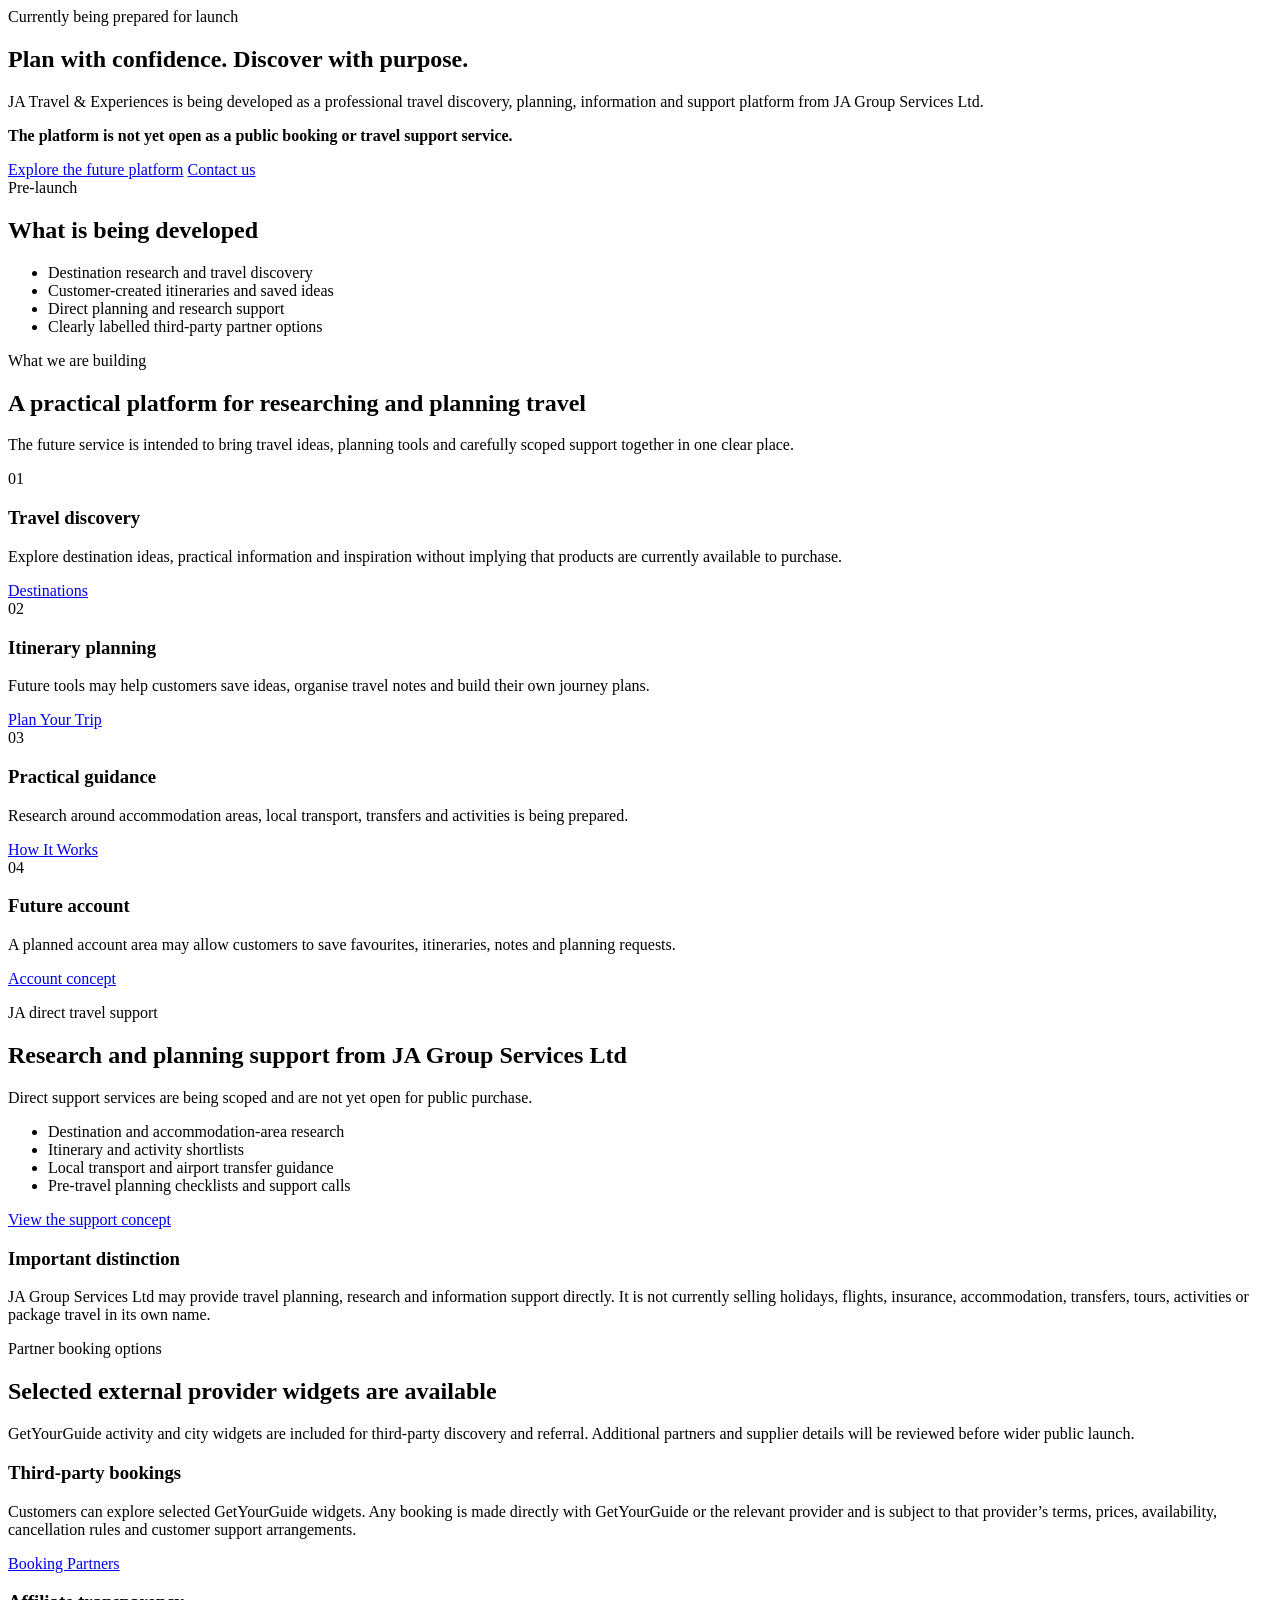
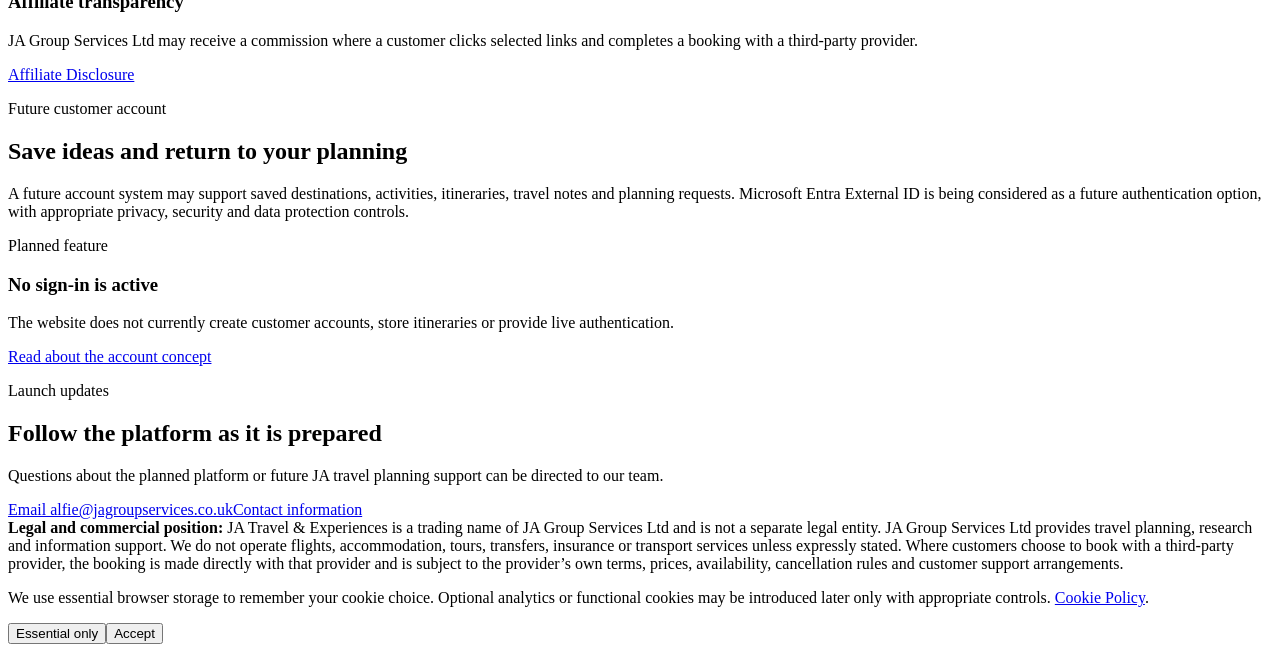
==== public/index.html @ 868a2a42 "Integrate GetYourGuide activity and city widgets" ====
<!doctype html>
<html lang="en-GB">
<head>
  <meta charset="utf-8">
  <meta name="viewport" content="width=device-width, initial-scale=1">
  <meta name="description" content="JA Travel & Experiences is a pre-launch travel discovery, planning, information and support platform being developed by JA Group Services Ltd.">
  <title>JA Travel & Experiences | Coming Soon</title>
  <link rel="stylesheet" href="/assets/css/styles.css">
</head>
<body data-page="home">
  <div id="site-header"></div>
  <main>
    <section class="hero">
      <div class="wrap hero-grid">
        <div>
          <span class="eyebrow">Currently being prepared for launch</span>
          <h1>Plan with confidence. Discover with purpose.</h1>
          <p>JA Travel &amp; Experiences is being developed as a professional travel discovery, planning, information and support platform from JA Group Services Ltd.</p>
          <p><strong>The platform is not yet open as a public booking or travel support service.</strong></p>
          <div class="hero-actions">
            <a class="button button-light" href="/plan-your-trip/">Explore the future platform</a>
            <a class="button button-primary" href="/contact/">Contact us</a>
          </div>
        </div>
        <aside class="hero-panel">
          <span class="status-chip">Pre-launch</span>
          <h2>What is being developed</h2>
          <ul>
            <li>Destination research and travel discovery</li>
            <li>Customer-created itineraries and saved ideas</li>
            <li>Direct planning and research support</li>
            <li>Clearly labelled third-party partner options</li>
          </ul>
        </aside>
      </div>
    </section>

    <section class="section">
      <div class="wrap">
        <div class="section-head"><p class="kicker">What we are building</p><h2>A practical platform for researching and planning travel</h2><p class="lead">The future service is intended to bring travel ideas, planning tools and carefully scoped support together in one clear place.</p></div>
        <div class="grid grid-4">
          <article class="card"><div class="card-icon">01</div><h3>Travel discovery</h3><p>Explore destination ideas, practical information and inspiration without implying that products are currently available to purchase.</p><a class="card-link" href="/destinations/">Destinations</a></article>
          <article class="card"><div class="card-icon">02</div><h3>Itinerary planning</h3><p>Future tools may help customers save ideas, organise travel notes and build their own journey plans.</p><a class="card-link" href="/plan-your-trip/">Plan Your Trip</a></article>
          <article class="card"><div class="card-icon">03</div><h3>Practical guidance</h3><p>Research around accommodation areas, local transport, transfers and activities is being prepared.</p><a class="card-link" href="/how-it-works/">How It Works</a></article>
          <article class="card"><div class="card-icon">04</div><h3>Future account</h3><p>A planned account area may allow customers to save favourites, itineraries, notes and planning requests.</p><a class="card-link" href="/account/">Account concept</a></article>
        </div>
      </div>
    </section>

    <section class="section section-soft">
      <div class="wrap split">
        <div><p class="kicker">JA direct travel support</p><h2>Research and planning support from JA Group Services Ltd</h2><p class="lead">Direct support services are being scoped and are not yet open for public purchase.</p><ul class="check-list"><li>Destination and accommodation-area research</li><li>Itinerary and activity shortlists</li><li>Local transport and airport transfer guidance</li><li>Pre-travel planning checklists and support calls</li></ul><a class="button button-primary" href="/ja-travel-support/">View the support concept</a></div>
        <div class="callout"><h3>Important distinction</h3><p>JA Group Services Ltd may provide travel planning, research and information support directly. It is not currently selling holidays, flights, insurance, accommodation, transfers, tours, activities or package travel in its own name.</p></div>
      </div>
    </section>

    <section class="section">
      <div class="wrap">
        <div class="section-head"><p class="kicker">Partner booking options</p><h2>Selected external provider widgets are available</h2><p class="lead">GetYourGuide activity and city widgets are included for third-party discovery and referral. Additional partners and supplier details will be reviewed before wider public launch.</p></div>
        <div class="grid grid-2">
          <article class="card"><h3>Third-party bookings</h3><p>Customers can explore selected GetYourGuide widgets. Any booking is made directly with GetYourGuide or the relevant provider and is subject to that provider’s terms, prices, availability, cancellation rules and customer support arrangements.</p><a class="card-link" href="/booking-partners/">Booking Partners</a></article>
          <article class="card"><h3>Affiliate transparency</h3><p>JA Group Services Ltd may receive a commission where a customer clicks selected links and completes a booking with a third-party provider.</p><a class="card-link" href="/affiliate-disclosure/">Affiliate Disclosure</a></article>
        </div>
      </div>
    </section>

    <section class="section section-blue">
      <div class="wrap split">
        <div><p class="kicker">Future customer account</p><h2>Save ideas and return to your planning</h2><p>A future account system may support saved destinations, activities, itineraries, travel notes and planning requests. Microsoft Entra External ID is being considered as a future authentication option, with appropriate privacy, security and data protection controls.</p></div>
        <div class="card"><span class="status-chip">Planned feature</span><h3>No sign-in is active</h3><p>The website does not currently create customer accounts, store itineraries or provide live authentication.</p><a class="card-link" href="/account/">Read about the account concept</a></div>
      </div>
    </section>

    <section class="section section-dark">
      <div class="wrap split">
        <div><p class="kicker">Launch updates</p><h2>Follow the platform as it is prepared</h2><p class="lead">Questions about the planned platform or future JA travel planning support can be directed to our team.</p></div>
        <div class="button-row"><a class="button button-light" href="mailto:alfie@jagroupservices.co.uk">Email alfie@jagroupservices.co.uk</a><a class="button button-outline" href="/contact/">Contact information</a></div>
      </div>
    </section>

    <section class="section">
      <div class="wrap callout warning"><strong>Legal and commercial position:</strong> JA Travel &amp; Experiences is a trading name of JA Group Services Ltd and is not a separate legal entity. JA Group Services Ltd provides travel planning, research and information support. We do not operate flights, accommodation, tours, transfers, insurance or transport services unless expressly stated. Where customers choose to book with a third-party provider, the booking is made directly with that provider and is subject to the provider’s own terms, prices, availability, cancellation rules and customer support arrangements.</div>
    </section>
  </main>
  <div id="site-footer"></div>
  <aside class="cookie-banner" id="cookieBanner" aria-label="Cookie notice"><p>We use essential browser storage to remember your cookie choice. Optional analytics or functional cookies may be introduced later only with appropriate controls. <a href="/legal/cookies/">Cookie Policy</a>.</p><div class="cookie-actions"><button id="essentialCookies" type="button">Essential only</button><button class="accept" id="acceptCookies" type="button">Accept</button></div></aside>
  <script src="/assets/js/layout.js"></script><script src="/assets/js/app.js"></script>
</body>
</html>
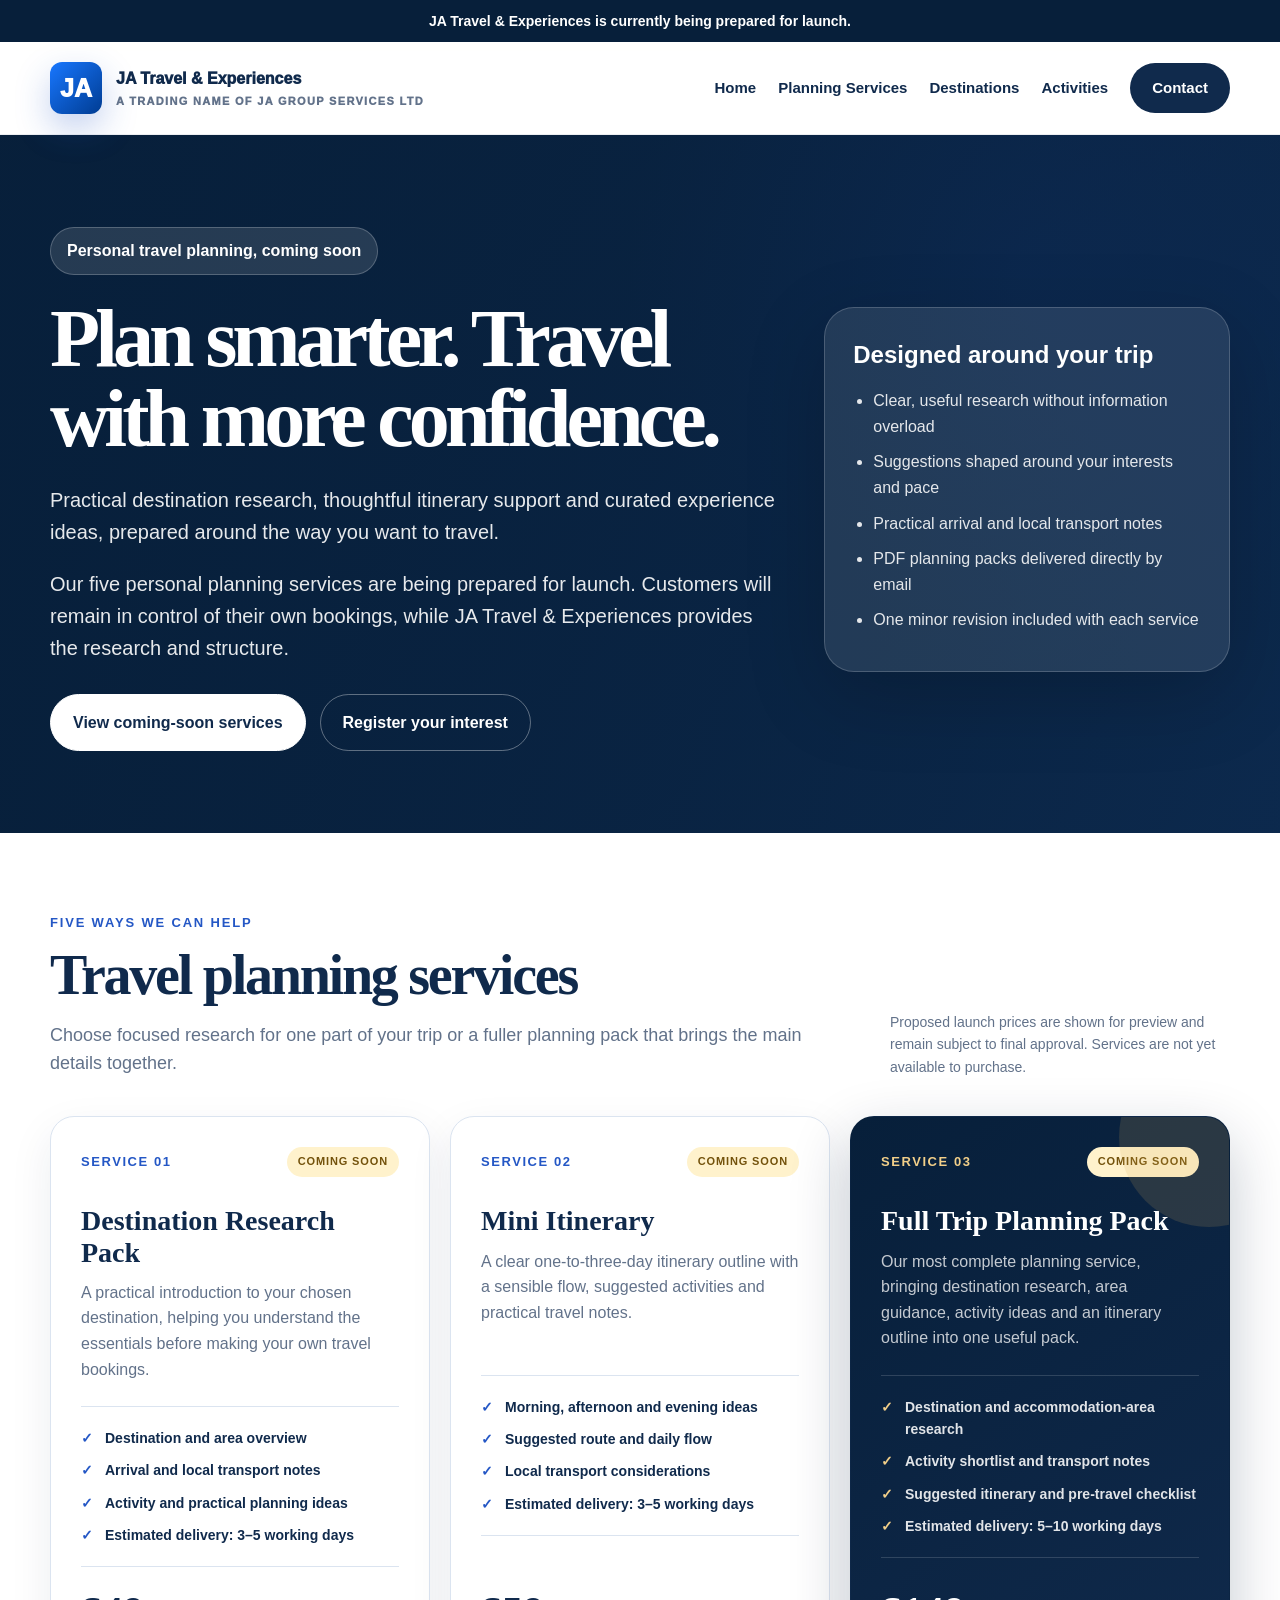
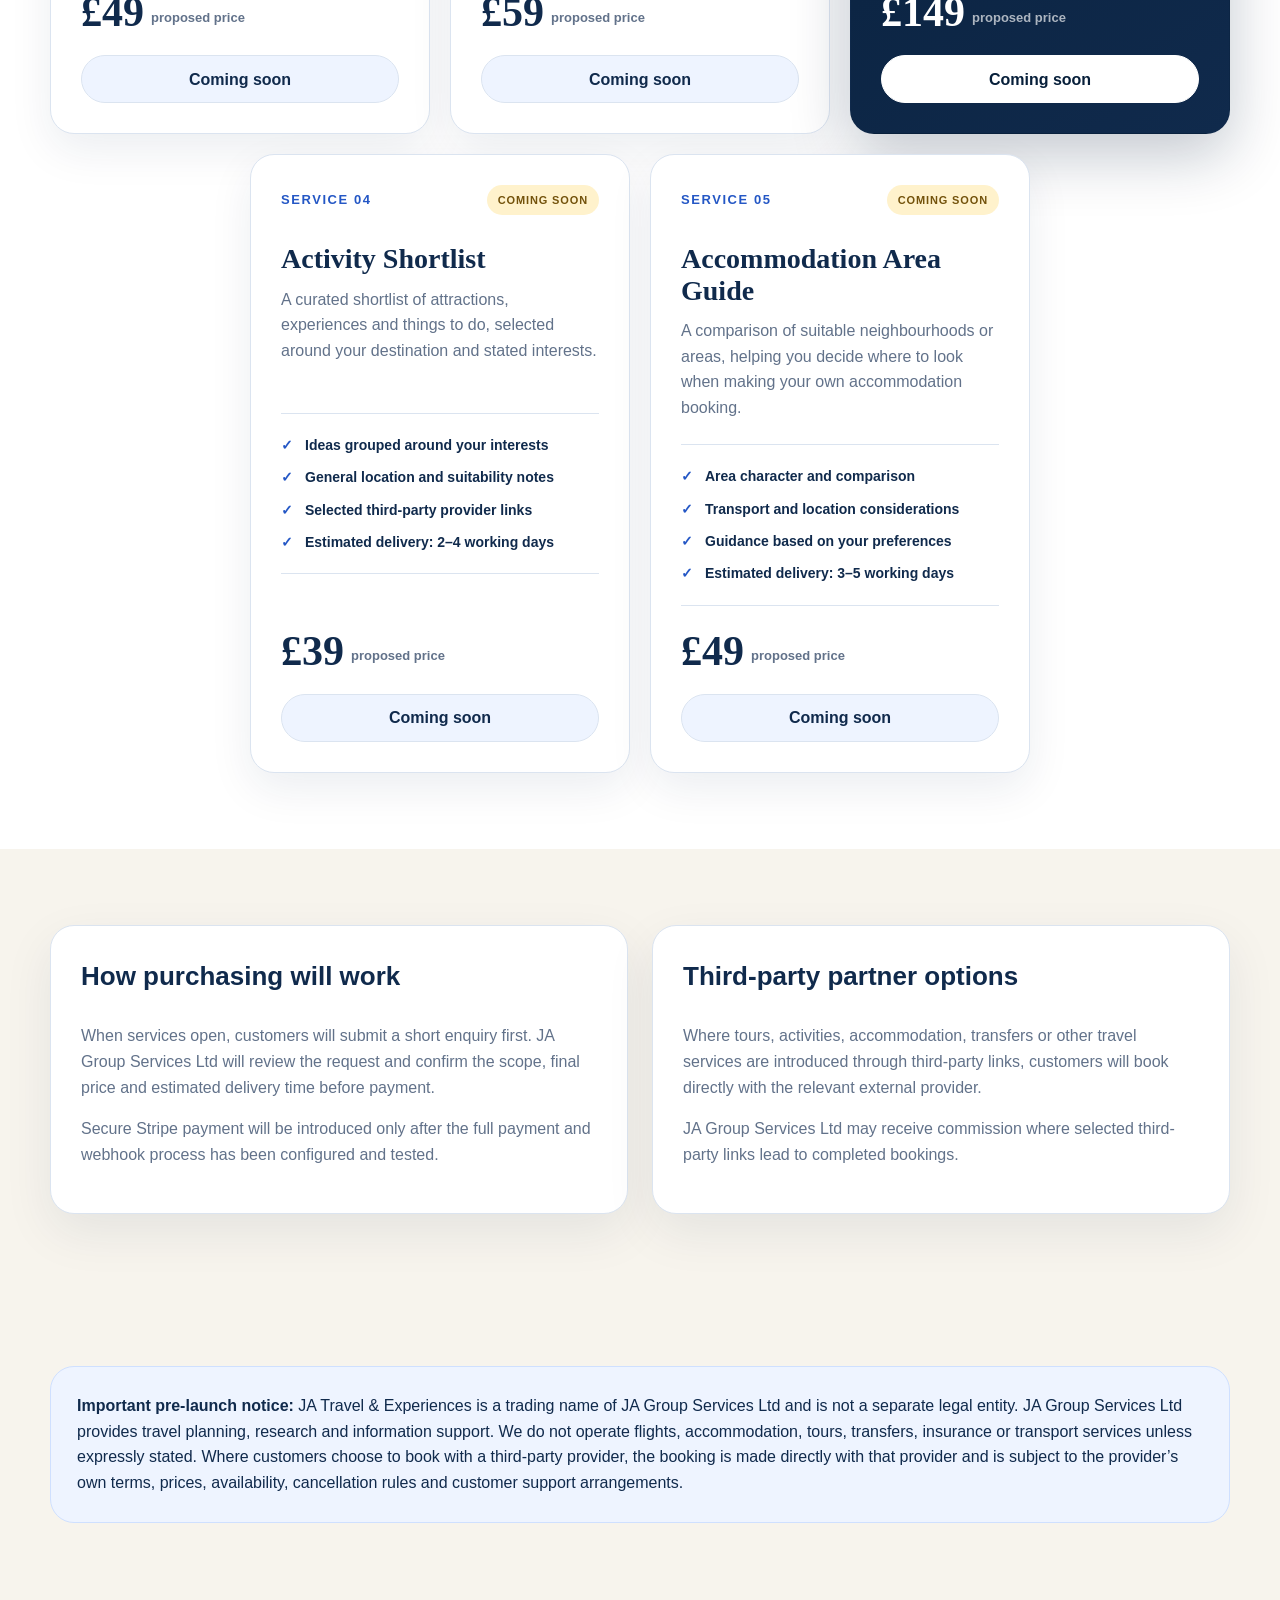
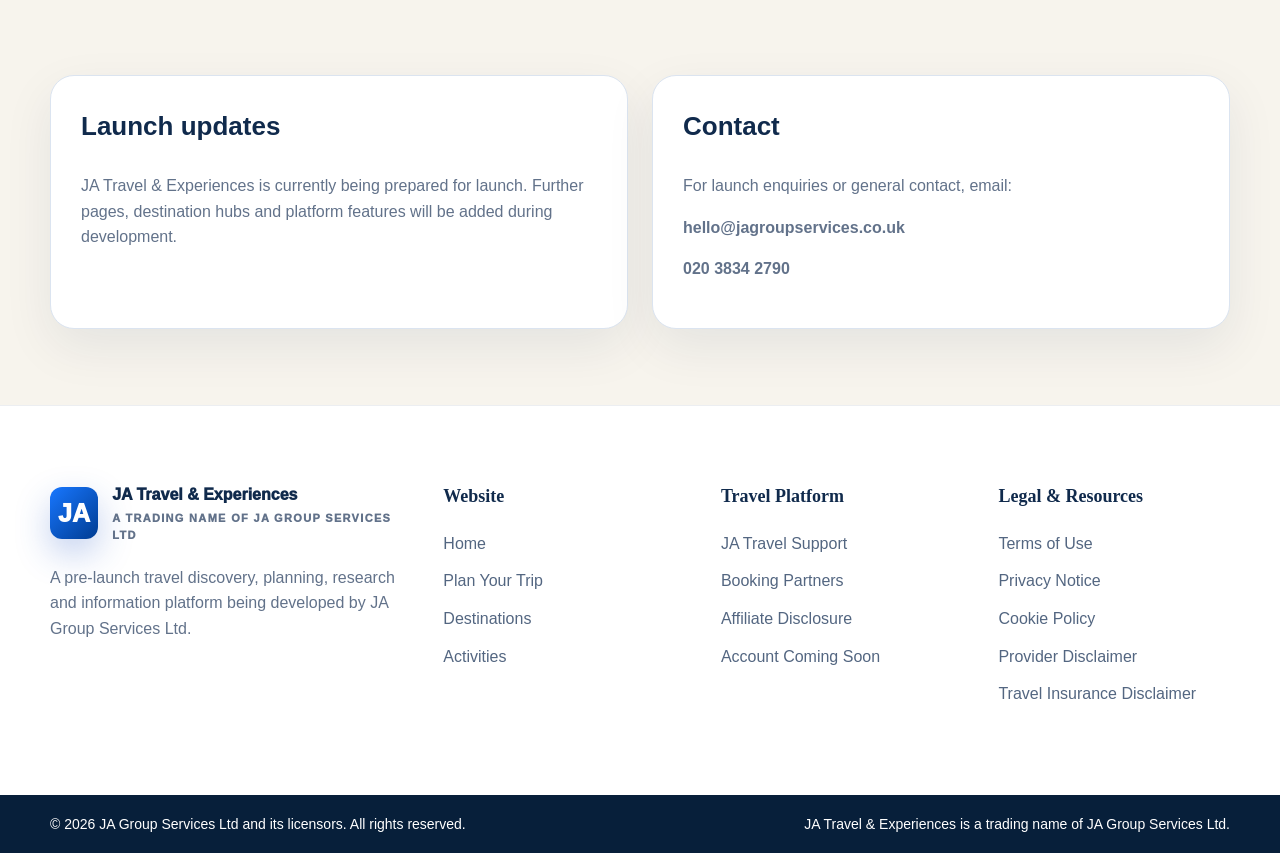
==== commit 542495df: "Add coming-soon planning service pricing" ====
--- a/public/index.html
+++ b/public/index.html
@@ -2,88 +2,879 @@
 <html lang="en-GB">
 <head>
   <meta charset="utf-8">
-  <meta name="viewport" content="width=device-width, initial-scale=1">
-  <meta name="description" content="JA Travel & Experiences is a pre-launch travel discovery, planning, information and support platform being developed by JA Group Services Ltd.">
+  <meta name="viewport" content="width=device-width,initial-scale=1">
   <title>JA Travel & Experiences | Coming Soon</title>
-  <link rel="stylesheet" href="/assets/css/styles.css">
+  <meta name="description" content="JA Travel & Experiences is a pre-launch travel discovery, planning, research and information platform being developed by JA Group Services Ltd.">
+
+  <style>
+    :root {
+      --navy: #102a4c;
+      --deep: #071f3a;
+      --blue: #2457c5;
+      --sky: #eef4ff;
+      --cream: #f7f4ed;
+      --paper: #ffffff;
+      --text: #102a4c;
+      --muted: #62728a;
+      --border: #dbe4f0;
+      --shadow: 0 24px 70px rgba(16, 42, 76, 0.14);
+      --radius: 24px;
+    }
+
+    * { box-sizing: border-box; }
+
+    html { scroll-behavior: smooth; }
+
+    body {
+      margin: 0;
+      font-family: "Segoe UI", Arial, sans-serif;
+      background: var(--cream);
+      color: var(--text);
+      line-height: 1.6;
+    }
+
+    a {
+      color: inherit;
+      text-decoration: none;
+    }
+
+    .wrap {
+      width: min(1180px, calc(100% - 40px));
+      margin: 0 auto;
+    }
+
+    .topbar {
+      background: var(--deep);
+      color: #ffffff;
+      text-align: center;
+      padding: 10px 16px;
+      font-weight: 800;
+      font-size: 14px;
+    }
+
+    .header {
+      background: rgba(255,255,255,0.96);
+      border-bottom: 1px solid rgba(16,42,76,0.08);
+      position: sticky;
+      top: 0;
+      z-index: 50;
+      backdrop-filter: blur(12px);
+    }
+
+    .nav {
+      min-height: 92px;
+      display: flex;
+      align-items: center;
+      justify-content: space-between;
+      gap: 24px;
+    }
+
+    .brand {
+      display: flex;
+      align-items: center;
+      gap: 14px;
+      font-weight: 950;
+      color: var(--navy);
+    }
+
+    .brand-mark {
+      width: 52px;
+      height: 52px;
+      border-radius: 12px;
+      background: linear-gradient(135deg, #1877ff, #003c92);
+      color: #ffffff;
+      display: grid;
+      place-items: center;
+      font-size: 25px;
+      font-weight: 950;
+      box-shadow: 0 14px 35px rgba(36,87,197,0.28);
+    }
+
+    .brand small {
+      display: block;
+      color: var(--muted);
+      font-size: 11px;
+      text-transform: uppercase;
+      letter-spacing: 0.12em;
+      margin-top: 2px;
+    }
+
+    .links {
+      display: flex;
+      align-items: center;
+      gap: 22px;
+      font-size: 15px;
+      font-weight: 750;
+    }
+
+    .links a:hover { color: var(--blue); }
+
+    .cta {
+      background: var(--navy);
+      color: #ffffff !important;
+      padding: 13px 22px;
+      border-radius: 999px;
+    }
+
+    .hero {
+      background:
+        linear-gradient(90deg, rgba(7,31,58,0.96), rgba(7,31,58,0.78)),
+        radial-gradient(circle at 80% 20%, rgba(36,87,197,0.55), transparent 34%),
+        linear-gradient(135deg, #102a4c, #1e4d91);
+      color: #ffffff;
+      padding: 92px 0 82px;
+    }
+
+    .hero-grid {
+      display: grid;
+      grid-template-columns: 1.35fr 0.75fr;
+      gap: 44px;
+      align-items: center;
+    }
+
+    .eyebrow {
+      display: inline-flex;
+      background: rgba(255,255,255,0.12);
+      border: 1px solid rgba(255,255,255,0.22);
+      padding: 10px 16px;
+      border-radius: 999px;
+      font-weight: 850;
+      margin-bottom: 24px;
+    }
+
+    h1 {
+      font-family: Georgia, "Times New Roman", serif;
+      font-size: clamp(46px, 7vw, 82px);
+      line-height: 0.98;
+      margin: 0 0 24px;
+      letter-spacing: -0.06em;
+    }
+
+    .hero p {
+      max-width: 850px;
+      font-size: 20px;
+      color: rgba(255,255,255,0.9);
+      margin: 0 0 20px;
+    }
+
+    .btn-row {
+      display: flex;
+      flex-wrap: wrap;
+      gap: 14px;
+      margin-top: 30px;
+    }
+
+    .btn {
+      display: inline-flex;
+      padding: 15px 22px;
+      border-radius: 999px;
+      font-weight: 850;
+      border: 1px solid rgba(255,255,255,0.35);
+      color: #ffffff;
+    }
+
+    .btn.primary {
+      background: #ffffff;
+      color: var(--navy);
+      border-color: #ffffff;
+    }
+
+    .hero-panel {
+      background: rgba(255,255,255,0.1);
+      border: 1px solid rgba(255,255,255,0.18);
+      border-radius: 30px;
+      padding: 28px;
+      box-shadow: 0 24px 80px rgba(0,0,0,0.18);
+    }
+
+    .hero-panel h2 {
+      margin: 0 0 14px;
+      font-size: 24px;
+    }
+
+    .hero-panel ul {
+      margin: 0;
+      padding-left: 20px;
+      color: rgba(255,255,255,0.88);
+    }
+
+    .hero-panel li {
+      margin-bottom: 10px;
+    }
+
+    section {
+      padding: 76px 0;
+    }
+
+    .section-title {
+      max-width: 820px;
+      margin-bottom: 34px;
+    }
+
+    .section-title span {
+      color: var(--blue);
+      font-weight: 900;
+      text-transform: uppercase;
+      font-size: 13px;
+      letter-spacing: 0.14em;
+    }
+
+    .section-title h2 {
+      font-family: Georgia, "Times New Roman", serif;
+      font-size: clamp(32px, 5vw, 56px);
+      line-height: 1.03;
+      margin: 12px 0 16px;
+      letter-spacing: -0.04em;
+    }
+
+    .section-title p {
+      color: var(--muted);
+      font-size: 18px;
+      margin: 0;
+    }
+
+    .cards {
+      display: grid;
+      grid-template-columns: repeat(3, 1fr);
+      gap: 22px;
+    }
+
+    .card {
+      background: #ffffff;
+      border: 1px solid rgba(16,42,76,0.08);
+      border-radius: var(--radius);
+      padding: 28px;
+      box-shadow: 0 18px 50px rgba(16,42,76,0.08);
+    }
+
+    .card h3 {
+      margin: 0 0 10px;
+      font-size: 22px;
+    }
+
+    .card p {
+      margin: 0;
+      color: var(--muted);
+    }
+
+    .services-section {
+      background: var(--paper);
+    }
+
+    .services-intro {
+      display: flex;
+      align-items: end;
+      justify-content: space-between;
+      gap: 32px;
+      margin-bottom: 38px;
+    }
+
+    .services-intro .section-title {
+      margin-bottom: 0;
+    }
+
+    .pricing-note {
+      max-width: 340px;
+      margin: 0;
+      color: var(--muted);
+      font-size: 14px;
+    }
+
+    .product-grid {
+      display: grid;
+      grid-template-columns: repeat(6, 1fr);
+      gap: 20px;
+    }
+
+    .product-card {
+      grid-column: span 2;
+      position: relative;
+      display: flex;
+      flex-direction: column;
+      min-height: 100%;
+      padding: 30px;
+      overflow: hidden;
+      background: var(--paper);
+      border: 1px solid var(--border);
+      border-radius: var(--radius);
+      box-shadow: 0 16px 44px rgba(16, 42, 76, 0.08);
+    }
+
+    .product-card:nth-child(4) {
+      grid-column: 2 / span 2;
+    }
+
+    .product-card.featured {
+      color: #ffffff;
+      background: linear-gradient(145deg, var(--deep), var(--navy));
+      border-color: transparent;
+      box-shadow: 0 22px 60px rgba(7, 31, 58, 0.24);
+    }
+
+    .product-card.featured::after {
+      content: "";
+      position: absolute;
+      width: 180px;
+      height: 180px;
+      right: -70px;
+      top: -70px;
+      border-radius: 50%;
+      background: rgba(212, 170, 91, 0.16);
+    }
+
+    .product-topline {
+      display: flex;
+      align-items: center;
+      justify-content: space-between;
+      gap: 16px;
+      margin-bottom: 28px;
+    }
+
+    .product-number {
+      color: var(--blue);
+      font-size: 13px;
+      font-weight: 900;
+      letter-spacing: 0.12em;
+    }
+
+    .featured .product-number {
+      color: #f2cf89;
+    }
+
+    .status-pill {
+      display: inline-flex;
+      align-items: center;
+      min-height: 30px;
+      padding: 6px 11px;
+      border-radius: 999px;
+      color: #73520b;
+      background: #fff2cc;
+      font-size: 11px;
+      font-weight: 900;
+      letter-spacing: 0.08em;
+      text-transform: uppercase;
+    }
+
+    .product-card h3 {
+      margin: 0 0 12px;
+      font-family: Georgia, "Times New Roman", serif;
+      font-size: 28px;
+      line-height: 1.12;
+    }
+
+    .product-description {
+      min-height: 104px;
+      margin: 0 0 22px;
+      color: var(--muted);
+    }
+
+    .featured .product-description {
+      color: rgba(255, 255, 255, 0.76);
+    }
+
+    .product-features {
+      display: grid;
+      gap: 10px;
+      padding: 20px 0;
+      margin: 0 0 24px;
+      border-top: 1px solid var(--border);
+      border-bottom: 1px solid var(--border);
+      list-style: none;
+    }
+
+    .featured .product-features {
+      border-color: rgba(255, 255, 255, 0.15);
+    }
+
+    .product-features li {
+      position: relative;
+      padding-left: 24px;
+      color: var(--text);
+      font-size: 14px;
+      font-weight: 700;
+    }
+
+    .featured .product-features li {
+      color: rgba(255, 255, 255, 0.88);
+    }
+
+    .product-features li::before {
+      content: "✓";
+      position: absolute;
+      left: 0;
+      color: var(--blue);
+      font-weight: 950;
+    }
+
+    .featured .product-features li::before {
+      color: #f2cf89;
+    }
+
+    .product-price {
+      display: flex;
+      align-items: end;
+      gap: 7px;
+      margin-top: auto;
+    }
+
+    .product-price strong {
+      font-family: Georgia, "Times New Roman", serif;
+      font-size: 42px;
+      line-height: 1;
+    }
+
+    .product-price span {
+      padding-bottom: 5px;
+      color: var(--muted);
+      font-size: 13px;
+      font-weight: 750;
+    }
+
+    .featured .product-price span {
+      color: rgba(255, 255, 255, 0.66);
+    }
+
+    .coming-soon-button {
+      display: flex;
+      align-items: center;
+      justify-content: center;
+      width: 100%;
+      min-height: 48px;
+      margin-top: 22px;
+      border: 1px solid var(--border);
+      border-radius: 999px;
+      color: var(--navy);
+      background: var(--sky);
+      font-weight: 900;
+      cursor: not-allowed;
+    }
+
+    .featured .coming-soon-button {
+      color: var(--deep);
+      background: #ffffff;
+      border-color: #ffffff;
+    }
+
+    .split {
+      display: grid;
+      grid-template-columns: 1fr 1fr;
+      gap: 24px;
+      align-items: stretch;
+    }
+
+    .panel {
+      background: #ffffff;
+      border: 1px solid var(--border);
+      border-radius: var(--radius);
+      padding: 30px;
+      box-shadow: 0 18px 50px rgba(16,42,76,0.08);
+    }
+
+    .panel h3 {
+      margin-top: 0;
+      font-size: 26px;
+    }
+
+    .panel p,
+    .panel li {
+      color: var(--muted);
+    }
+
+    .notice {
+      background: var(--sky);
+      border: 1px solid #cfe0ff;
+      border-radius: var(--radius);
+      padding: 26px;
+    }
+
+    .footer-main {
+      background: #ffffff;
+      padding: 76px 0;
+      border-top: 1px solid rgba(16,42,76,0.08);
+    }
+
+    .footer-grid {
+      display: grid;
+      grid-template-columns: 1.2fr 0.8fr 0.8fr 0.8fr;
+      gap: 46px;
+    }
+
+    .footer-col h4 {
+      font-family: Georgia, "Times New Roman", serif;
+      margin: 0 0 20px;
+      font-size: 18px;
+    }
+
+    .footer-col a,
+    .footer-col span {
+      display: block;
+      color: #536681;
+      margin-bottom: 12px;
+    }
+
+    .footer-main p {
+      color: var(--muted);
+      margin: 20px 0 0;
+      max-width: 390px;
+    }
+
+    .footer-bottom {
+      background: var(--deep);
+      color: #ffffff;
+      padding: 18px 0;
+      font-size: 14px;
+    }
+
+    .footer-bottom .wrap {
+      display: flex;
+      justify-content: space-between;
+      gap: 18px;
+      flex-wrap: wrap;
+    }
+
+    @media (max-width: 980px) {
+      .hero-grid,
+      .cards,
+      .split,
+      .footer-grid {
+        grid-template-columns: 1fr;
+      }
+
+      .services-intro {
+        display: block;
+      }
+
+      .pricing-note {
+        margin-top: 18px;
+      }
+
+      .product-card,
+      .product-card:nth-child(4) {
+        grid-column: span 3;
+      }
+
+      .links {
+        display: none;
+      }
+    }
+
+    @media (max-width: 620px) {
+      .wrap {
+        width: min(100% - 28px, 1180px);
+      }
+
+      .hero {
+        padding: 70px 0;
+      }
+
+      .product-grid {
+        display: block;
+      }
+
+      .product-card {
+        margin-bottom: 18px;
+      }
+
+      .product-description {
+        min-height: 0;
+      }
+    }
+  </style>
 </head>
-<body data-page="home">
-  <div id="site-header"></div>
+
+<body>
+  <div class="topbar">
+    JA Travel & Experiences is currently being prepared for launch.
+  </div>
+
+  <header class="header">
+    <div class="wrap nav">
+      <a class="brand" href="/">
+        <span class="brand-mark">JA</span>
+        <span>
+          JA Travel & Experiences
+          <small>A trading name of JA Group Services Ltd</small>
+        </span>
+      </a>
+
+      <nav class="links">
+        <a href="/">Home</a>
+        <a href="#planning-services">Planning Services</a>
+        <a href="/destinations/">Destinations</a>
+        <a href="/activities/">Activities</a>
+        <a class="cta" href="/contact/">Contact</a>
+      </nav>
+    </div>
+  </header>
+
   <main>
     <section class="hero">
       <div class="wrap hero-grid">
         <div>
-          <span class="eyebrow">Currently being prepared for launch</span>
-          <h1>Plan with confidence. Discover with purpose.</h1>
-          <p>JA Travel &amp; Experiences is being developed as a professional travel discovery, planning, information and support platform from JA Group Services Ltd.</p>
-          <p><strong>The platform is not yet open as a public booking or travel support service.</strong></p>
-          <div class="hero-actions">
-            <a class="button button-light" href="/plan-your-trip/">Explore the future platform</a>
-            <a class="button button-primary" href="/contact/">Contact us</a>
+          <div class="eyebrow">Personal travel planning, coming soon</div>
+          <h1>Plan smarter. Travel with more confidence.</h1>
+          <p>
+            Practical destination research, thoughtful itinerary support and curated experience ideas,
+            prepared around the way you want to travel.
+          </p>
+          <p>
+            Our five personal planning services are being prepared for launch. Customers will remain in control
+            of their own bookings, while JA Travel & Experiences provides the research and structure.
+          </p>
+          <div class="btn-row">
+            <a class="btn primary" href="#planning-services">View coming-soon services</a>
+            <a class="btn" href="mailto:hello@jagroupservices.co.uk">Register your interest</a>
           </div>
         </div>
+
         <aside class="hero-panel">
-          <span class="status-chip">Pre-launch</span>
-          <h2>What is being developed</h2>
+          <h2>Designed around your trip</h2>
           <ul>
-            <li>Destination research and travel discovery</li>
-            <li>Customer-created itineraries and saved ideas</li>
-            <li>Direct planning and research support</li>
-            <li>Clearly labelled third-party partner options</li>
+            <li>Clear, useful research without information overload</li>
+            <li>Suggestions shaped around your interests and pace</li>
+            <li>Practical arrival and local transport notes</li>
+            <li>PDF planning packs delivered directly by email</li>
+            <li>One minor revision included with each service</li>
           </ul>
         </aside>
       </div>
     </section>
 
-    <section class="section">
+    <section class="services-section" id="planning-services">
       <div class="wrap">
-        <div class="section-head"><p class="kicker">What we are building</p><h2>A practical platform for researching and planning travel</h2><p class="lead">The future service is intended to bring travel ideas, planning tools and carefully scoped support together in one clear place.</p></div>
-        <div class="grid grid-4">
-          <article class="card"><div class="card-icon">01</div><h3>Travel discovery</h3><p>Explore destination ideas, practical information and inspiration without implying that products are currently available to purchase.</p><a class="card-link" href="/destinations/">Destinations</a></article>
-          <article class="card"><div class="card-icon">02</div><h3>Itinerary planning</h3><p>Future tools may help customers save ideas, organise travel notes and build their own journey plans.</p><a class="card-link" href="/plan-your-trip/">Plan Your Trip</a></article>
-          <article class="card"><div class="card-icon">03</div><h3>Practical guidance</h3><p>Research around accommodation areas, local transport, transfers and activities is being prepared.</p><a class="card-link" href="/how-it-works/">How It Works</a></article>
-          <article class="card"><div class="card-icon">04</div><h3>Future account</h3><p>A planned account area may allow customers to save favourites, itineraries, notes and planning requests.</p><a class="card-link" href="/account/">Account concept</a></article>
+        <div class="services-intro">
+          <div class="section-title">
+            <span>Five ways we can help</span>
+            <h2>Travel planning services</h2>
+            <p>
+              Choose focused research for one part of your trip or a fuller planning pack that brings the main
+              details together.
+            </p>
+          </div>
+          <p class="pricing-note">
+            Proposed launch prices are shown for preview and remain subject to final approval. Services are not
+            yet available to purchase.
+          </p>
+        </div>
+
+        <div class="product-grid">
+          <article class="product-card">
+            <div class="product-topline">
+              <span class="product-number">SERVICE 01</span>
+              <span class="status-pill">Coming soon</span>
+            </div>
+            <h3>Destination Research Pack</h3>
+            <p class="product-description">
+              A practical introduction to your chosen destination, helping you understand the essentials before
+              making your own travel bookings.
+            </p>
+            <ul class="product-features">
+              <li>Destination and area overview</li>
+              <li>Arrival and local transport notes</li>
+              <li>Activity and practical planning ideas</li>
+              <li>Estimated delivery: 3–5 working days</li>
+            </ul>
+            <div class="product-price"><strong>£49</strong><span>proposed price</span></div>
+            <span class="coming-soon-button" aria-disabled="true">Coming soon</span>
+          </article>
+
+          <article class="product-card">
+            <div class="product-topline">
+              <span class="product-number">SERVICE 02</span>
+              <span class="status-pill">Coming soon</span>
+            </div>
+            <h3>Mini Itinerary</h3>
+            <p class="product-description">
+              A clear one-to-three-day itinerary outline with a sensible flow, suggested activities and practical
+              travel notes.
+            </p>
+            <ul class="product-features">
+              <li>Morning, afternoon and evening ideas</li>
+              <li>Suggested route and daily flow</li>
+              <li>Local transport considerations</li>
+              <li>Estimated delivery: 3–5 working days</li>
+            </ul>
+            <div class="product-price"><strong>£59</strong><span>proposed price</span></div>
+            <span class="coming-soon-button" aria-disabled="true">Coming soon</span>
+          </article>
+
+          <article class="product-card featured">
+            <div class="product-topline">
+              <span class="product-number">SERVICE 03</span>
+              <span class="status-pill">Coming soon</span>
+            </div>
+            <h3>Full Trip Planning Pack</h3>
+            <p class="product-description">
+              Our most complete planning service, bringing destination research, area guidance, activity ideas
+              and an itinerary outline into one useful pack.
+            </p>
+            <ul class="product-features">
+              <li>Destination and accommodation-area research</li>
+              <li>Activity shortlist and transport notes</li>
+              <li>Suggested itinerary and pre-travel checklist</li>
+              <li>Estimated delivery: 5–10 working days</li>
+            </ul>
+            <div class="product-price"><strong>£149</strong><span>proposed price</span></div>
+            <span class="coming-soon-button" aria-disabled="true">Coming soon</span>
+          </article>
+
+          <article class="product-card">
+            <div class="product-topline">
+              <span class="product-number">SERVICE 04</span>
+              <span class="status-pill">Coming soon</span>
+            </div>
+            <h3>Activity Shortlist</h3>
+            <p class="product-description">
+              A curated shortlist of attractions, experiences and things to do, selected around your destination
+              and stated interests.
+            </p>
+            <ul class="product-features">
+              <li>Ideas grouped around your interests</li>
+              <li>General location and suitability notes</li>
+              <li>Selected third-party provider links</li>
+              <li>Estimated delivery: 2–4 working days</li>
+            </ul>
+            <div class="product-price"><strong>£39</strong><span>proposed price</span></div>
+            <span class="coming-soon-button" aria-disabled="true">Coming soon</span>
+          </article>
+
+          <article class="product-card">
+            <div class="product-topline">
+              <span class="product-number">SERVICE 05</span>
+              <span class="status-pill">Coming soon</span>
+            </div>
+            <h3>Accommodation Area Guide</h3>
+            <p class="product-description">
+              A comparison of suitable neighbourhoods or areas, helping you decide where to look when making your
+              own accommodation booking.
+            </p>
+            <ul class="product-features">
+              <li>Area character and comparison</li>
+              <li>Transport and location considerations</li>
+              <li>Guidance based on your preferences</li>
+              <li>Estimated delivery: 3–5 working days</li>
+            </ul>
+            <div class="product-price"><strong>£49</strong><span>proposed price</span></div>
+            <span class="coming-soon-button" aria-disabled="true">Coming soon</span>
+          </article>
         </div>
       </div>
     </section>
 
-    <section class="section section-soft">
+    <section>
       <div class="wrap split">
-        <div><p class="kicker">JA direct travel support</p><h2>Research and planning support from JA Group Services Ltd</h2><p class="lead">Direct support services are being scoped and are not yet open for public purchase.</p><ul class="check-list"><li>Destination and accommodation-area research</li><li>Itinerary and activity shortlists</li><li>Local transport and airport transfer guidance</li><li>Pre-travel planning checklists and support calls</li></ul><a class="button button-primary" href="/ja-travel-support/">View the support concept</a></div>
-        <div class="callout"><h3>Important distinction</h3><p>JA Group Services Ltd may provide travel planning, research and information support directly. It is not currently selling holidays, flights, insurance, accommodation, transfers, tours, activities or package travel in its own name.</p></div>
-      </div>
-    </section>
-
-    <section class="section">
-      <div class="wrap">
-        <div class="section-head"><p class="kicker">Partner booking options</p><h2>Selected external provider widgets are available</h2><p class="lead">GetYourGuide activity and city widgets are included for third-party discovery and referral. Additional partners and supplier details will be reviewed before wider public launch.</p></div>
-        <div class="grid grid-2">
-          <article class="card"><h3>Third-party bookings</h3><p>Customers can explore selected GetYourGuide widgets. Any booking is made directly with GetYourGuide or the relevant provider and is subject to that provider’s terms, prices, availability, cancellation rules and customer support arrangements.</p><a class="card-link" href="/booking-partners/">Booking Partners</a></article>
-          <article class="card"><h3>Affiliate transparency</h3><p>JA Group Services Ltd may receive a commission where a customer clicks selected links and completes a booking with a third-party provider.</p><a class="card-link" href="/affiliate-disclosure/">Affiliate Disclosure</a></article>
+        <div class="panel">
+          <h3>How purchasing will work</h3>
+          <p>
+            When services open, customers will submit a short enquiry first. JA Group Services Ltd will review the
+            request and confirm the scope, final price and estimated delivery time before payment.
+          </p>
+          <p>
+            Secure Stripe payment will be introduced only after the full payment and webhook process has been
+            configured and tested.
+          </p>
+        </div>
+
+        <div class="panel">
+          <h3>Third-party partner options</h3>
+          <p>
+            Where tours, activities, accommodation, transfers or other travel services are introduced through third-party
+            links, customers will book directly with the relevant external provider.
+          </p>
+          <p>
+            JA Group Services Ltd may receive commission where selected third-party links lead to completed bookings.
+          </p>
         </div>
       </div>
     </section>
 
-    <section class="section section-blue">
-      <div class="wrap split">
-        <div><p class="kicker">Future customer account</p><h2>Save ideas and return to your planning</h2><p>A future account system may support saved destinations, activities, itineraries, travel notes and planning requests. Microsoft Entra External ID is being considered as a future authentication option, with appropriate privacy, security and data protection controls.</p></div>
-        <div class="card"><span class="status-chip">Planned feature</span><h3>No sign-in is active</h3><p>The website does not currently create customer accounts, store itineraries or provide live authentication.</p><a class="card-link" href="/account/">Read about the account concept</a></div>
+    <section>
+      <div class="wrap">
+        <div class="notice">
+          <strong>Important pre-launch notice:</strong>
+          JA Travel & Experiences is a trading name of JA Group Services Ltd and is not a separate legal entity.
+          JA Group Services Ltd provides travel planning, research and information support. We do not operate flights,
+          accommodation, tours, transfers, insurance or transport services unless expressly stated. Where customers
+          choose to book with a third-party provider, the booking is made directly with that provider and is subject
+          to the provider’s own terms, prices, availability, cancellation rules and customer support arrangements.
+        </div>
       </div>
     </section>
 
-    <section class="section section-dark">
+    <section>
       <div class="wrap split">
-        <div><p class="kicker">Launch updates</p><h2>Follow the platform as it is prepared</h2><p class="lead">Questions about the planned platform or future JA travel planning support can be directed to our team.</p></div>
-        <div class="button-row"><a class="button button-light" href="mailto:alfie@jagroupservices.co.uk">Email alfie@jagroupservices.co.uk</a><a class="button button-outline" href="/contact/">Contact information</a></div>
+        <div class="panel">
+          <h3>Launch updates</h3>
+          <p>
+            JA Travel & Experiences is currently being prepared for launch. Further pages, destination hubs and
+            platform features will be added during development.
+          </p>
+        </div>
+
+        <div class="panel">
+          <h3>Contact</h3>
+          <p>
+            For launch enquiries or general contact, email:
+          </p>
+          <p>
+            <strong><a href="mailto:hello@jagroupservices.co.uk">hello@jagroupservices.co.uk</a></strong>
+          </p>
+          <p>
+            <strong><a href="tel:+442038342790">020 3834 2790</a></strong>
+          </p>
+        </div>
       </div>
     </section>
-
-    <section class="section">
-      <div class="wrap callout warning"><strong>Legal and commercial position:</strong> JA Travel &amp; Experiences is a trading name of JA Group Services Ltd and is not a separate legal entity. JA Group Services Ltd provides travel planning, research and information support. We do not operate flights, accommodation, tours, transfers, insurance or transport services unless expressly stated. Where customers choose to book with a third-party provider, the booking is made directly with that provider and is subject to the provider’s own terms, prices, availability, cancellation rules and customer support arrangements.</div>
-    </section>
   </main>
-  <div id="site-footer"></div>
-  <aside class="cookie-banner" id="cookieBanner" aria-label="Cookie notice"><p>We use essential browser storage to remember your cookie choice. Optional analytics or functional cookies may be introduced later only with appropriate controls. <a href="/legal/cookies/">Cookie Policy</a>.</p><div class="cookie-actions"><button id="essentialCookies" type="button">Essential only</button><button class="accept" id="acceptCookies" type="button">Accept</button></div></aside>
-  <script src="/assets/js/layout.js"></script><script src="/assets/js/app.js"></script>
+
+  <footer class="footer-main">
+    <div class="wrap footer-grid">
+      <div>
+        <a class="brand" href="/">
+          <span class="brand-mark">JA</span>
+          <span>
+            JA Travel & Experiences
+            <small>A trading name of JA Group Services Ltd</small>
+          </span>
+        </a>
+        <p>
+          A pre-launch travel discovery, planning, research and information platform being developed by JA Group Services Ltd.
+        </p>
+      </div>
+
+      <div class="footer-col">
+        <h4>Website</h4>
+        <a href="/">Home</a>
+        <a href="/plan-your-trip/">Plan Your Trip</a>
+        <a href="/destinations/">Destinations</a>
+        <a href="/activities/">Activities</a>
+      </div>
+
+      <div class="footer-col">
+        <h4>Travel Platform</h4>
+        <a href="/ja-travel-support/">JA Travel Support</a>
+        <a href="/booking-partners/">Booking Partners</a>
+        <a href="/affiliate-disclosure/">Affiliate Disclosure</a>
+        <a href="/account/">Account Coming Soon</a>
+      </div>
+
+      <div class="footer-col">
+        <h4>Legal & Resources</h4>
+        <a href="/legal/terms/">Terms of Use</a>
+        <a href="/legal/privacy/">Privacy Notice</a>
+        <a href="/legal/cookies/">Cookie Policy</a>
+        <a href="/legal/provider-disclaimer/">Provider Disclaimer</a>
+        <a href="/legal/travel-insurance/">Travel Insurance Disclaimer</a>
+      </div>
+    </div>
+  </footer>
+
+  <div class="footer-bottom">
+    <div class="wrap">
+      <span>© 2026 JA Group Services Ltd and its licensors. All rights reserved.</span>
+      <span>JA Travel & Experiences is a trading name of JA Group Services Ltd.</span>
+    </div>
+  </div>
 </body>
 </html>
+
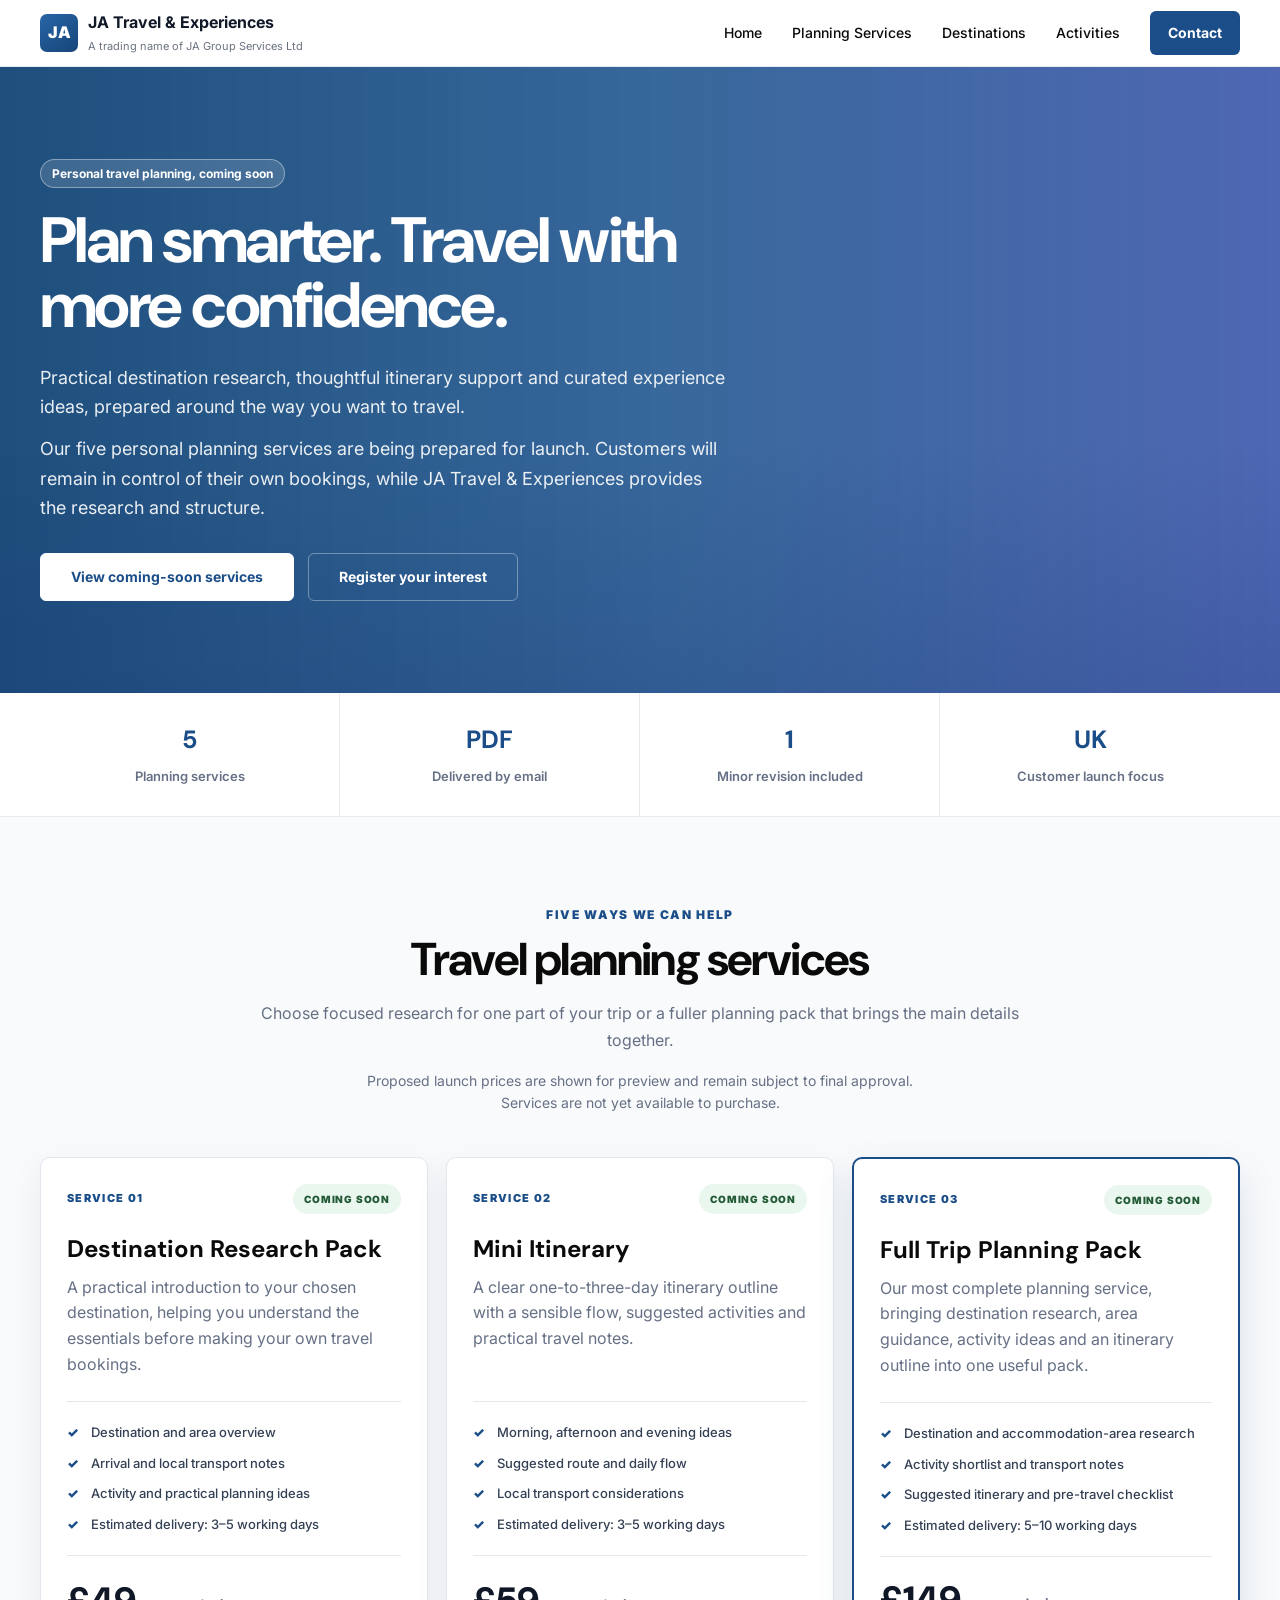
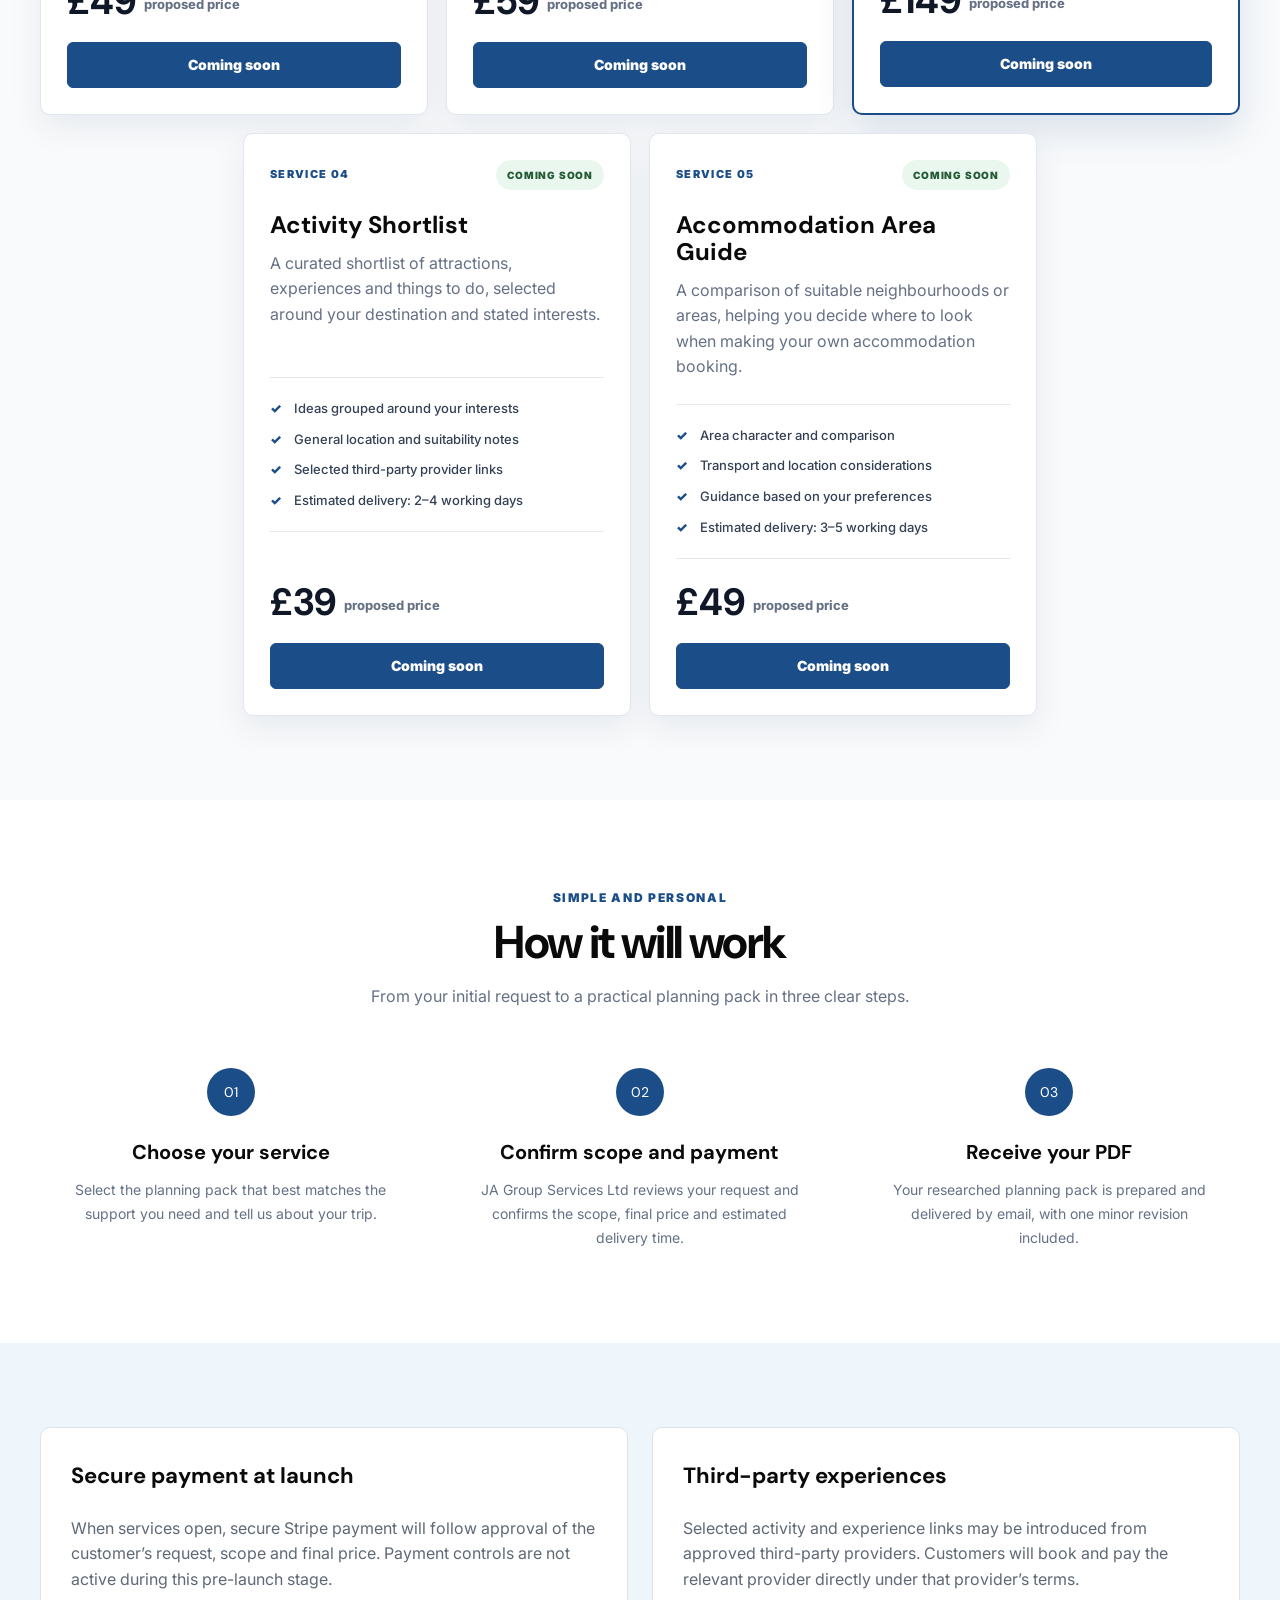
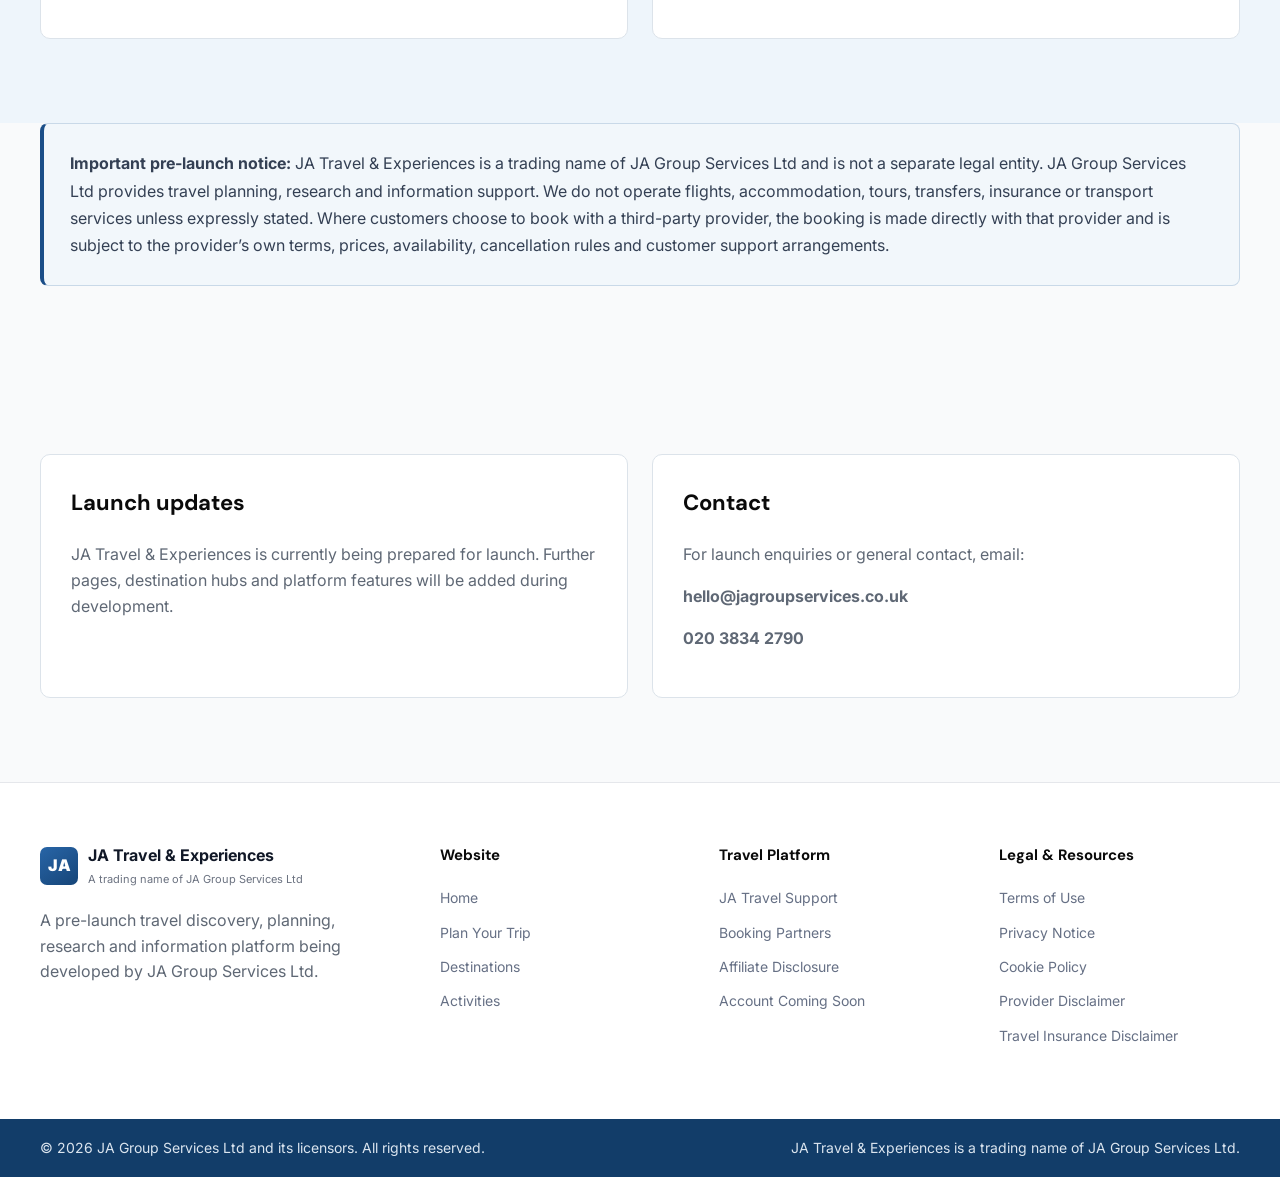
==== commit 23b296b9: "Align homepage with JA Document Hub design" ====
--- a/public/index.html
+++ b/public/index.html
@@ -5,6 +5,9 @@
   <meta name="viewport" content="width=device-width,initial-scale=1">
   <title>JA Travel & Experiences | Coming Soon</title>
   <meta name="description" content="JA Travel & Experiences is a pre-launch travel discovery, planning, research and information platform being developed by JA Group Services Ltd.">
+  <link rel="preconnect" href="https://fonts.googleapis.com">
+  <link rel="preconnect" href="https://fonts.gstatic.com" crossorigin>
+  <link href="https://fonts.googleapis.com/css2?family=DM+Sans:wght@600;700&family=Inter:wght@400;500;600;700&display=swap" rel="stylesheet">
 
   <style>
     :root {
@@ -577,6 +580,479 @@
 
       .product-description {
         min-height: 0;
+      }
+    }
+
+    /* JA Group product-family styling, aligned with JA Document Hub. */
+    :root {
+      --navy: #1b4e88;
+      --deep: #103963;
+      --blue: #245d9b;
+      --sky: #eef5fb;
+      --cream: #f9fafb;
+      --paper: #ffffff;
+      --text: #0a0a0a;
+      --muted: #5f6875;
+      --border: #dce3ea;
+      --shadow: 0 12px 32px rgba(15, 57, 99, 0.08);
+      --radius: 12px;
+    }
+
+    body {
+      font-family: Inter, -apple-system, BlinkMacSystemFont, "Segoe UI", sans-serif;
+      background: var(--cream);
+      color: var(--text);
+    }
+
+    .topbar {
+      display: none;
+    }
+
+    .wrap {
+      width: min(1200px, calc(100% - 64px));
+    }
+
+    .header {
+      position: relative;
+      background: rgba(255, 255, 255, 0.97);
+      border-bottom: 1px solid #e7ebef;
+      backdrop-filter: blur(12px);
+    }
+
+    .nav {
+      min-height: 66px;
+    }
+
+    .brand {
+      gap: 10px;
+      color: #111827;
+      font-weight: 700;
+    }
+
+    .brand-mark {
+      width: 38px;
+      height: 38px;
+      border-radius: 7px;
+      background: linear-gradient(145deg, #2865a7, #164578);
+      font-size: 16px;
+      box-shadow: none;
+    }
+
+    .brand small {
+      color: #6b7280;
+      font-size: 11px;
+      font-weight: 400;
+      letter-spacing: 0;
+      text-transform: none;
+    }
+
+    .links {
+      gap: 30px;
+      font-size: 14px;
+      font-weight: 500;
+    }
+
+    .links .cta {
+      padding: 11px 18px;
+      border-radius: 6px;
+      background: var(--navy);
+      font-weight: 700;
+    }
+
+    .hero {
+      position: relative;
+      isolation: isolate;
+      min-height: 555px;
+      display: flex;
+      align-items: center;
+      padding: 92px 0;
+      background:
+        linear-gradient(90deg, rgba(21, 71, 119, 0.96) 0%, rgba(29, 84, 142, 0.88) 52%, rgba(31, 62, 160, 0.78) 100%),
+        url("https://images.unsplash.com/photo-1527631746610-bca00a040d60?auto=format&fit=crop&w=1800&q=82") center 43% / cover;
+    }
+
+    .hero::after {
+      content: "";
+      position: absolute;
+      z-index: -1;
+      inset: 0;
+      background: linear-gradient(180deg, transparent 60%, rgba(19, 44, 111, 0.2));
+    }
+
+    .hero-grid {
+      display: block;
+    }
+
+    .hero-grid > div {
+      max-width: 760px;
+    }
+
+    .hero-panel {
+      display: none;
+    }
+
+    .eyebrow {
+      min-height: 24px;
+      margin-bottom: 20px;
+      padding: 4px 11px;
+      border-radius: 999px;
+      background: rgba(255, 255, 255, 0.14);
+      border-color: rgba(255, 255, 255, 0.38);
+      font-size: 12px;
+      font-weight: 700;
+    }
+
+    h1,
+    .section-title h2,
+    .product-card h3 {
+      font-family: "DM Sans", Inter, sans-serif;
+    }
+
+    h1 {
+      max-width: 720px;
+      margin-bottom: 24px;
+      font-size: clamp(44px, 5vw, 64px);
+      line-height: 1.02;
+      letter-spacing: -0.04em;
+    }
+
+    .hero p {
+      max-width: 690px;
+      margin-bottom: 12px;
+      color: rgba(255, 255, 255, 0.9);
+      font-size: 18px;
+      line-height: 1.65;
+    }
+
+    .btn-row {
+      margin-top: 30px;
+    }
+
+    .btn {
+      min-height: 48px;
+      align-items: center;
+      padding: 0 30px;
+      border-radius: 6px;
+      font-size: 14px;
+      font-weight: 700;
+    }
+
+    .btn.primary {
+      color: var(--navy);
+    }
+
+    .stats-strip {
+      background: #ffffff;
+      border-bottom: 1px solid #e7ebef;
+    }
+
+    .stats-grid {
+      display: grid;
+      grid-template-columns: repeat(4, 1fr);
+    }
+
+    .stat {
+      padding: 27px 22px;
+      text-align: center;
+      border-right: 1px solid #e7ebef;
+    }
+
+    .stat:last-child {
+      border-right: 0;
+    }
+
+    .stat strong {
+      display: block;
+      margin-bottom: 3px;
+      color: var(--navy);
+      font-family: "DM Sans", sans-serif;
+      font-size: 25px;
+    }
+
+    .stat span {
+      color: #667085;
+      font-size: 13px;
+      font-weight: 600;
+    }
+
+    section {
+      padding: 84px 0;
+    }
+
+    .services-section {
+      background: #f9fafb;
+    }
+
+    .services-intro {
+      display: block;
+      margin-bottom: 42px;
+      text-align: center;
+    }
+
+    .services-intro .section-title {
+      max-width: 760px;
+      margin: 0 auto;
+    }
+
+    .section-title span {
+      color: var(--navy);
+      font-size: 12px;
+    }
+
+    .section-title h2 {
+      margin-top: 10px;
+      font-size: clamp(32px, 4vw, 46px);
+      letter-spacing: -0.035em;
+    }
+
+    .section-title p {
+      color: #667085;
+      font-size: 16px;
+      line-height: 1.7;
+    }
+
+    .pricing-note {
+      max-width: 600px;
+      margin: 16px auto 0;
+      color: #667085;
+    }
+
+    .product-grid {
+      gap: 18px;
+    }
+
+    .product-card,
+    .product-card.featured {
+      padding: 26px;
+      border: 1px solid #e1e7ed;
+      border-radius: 10px;
+      color: var(--text);
+      background: #ffffff;
+      box-shadow: var(--shadow);
+    }
+
+    .product-card.featured {
+      border: 2px solid var(--navy);
+      box-shadow: 0 16px 38px rgba(27, 78, 136, 0.14);
+    }
+
+    .product-card.featured::after {
+      display: none;
+    }
+
+    .product-topline {
+      margin-bottom: 22px;
+    }
+
+    .product-number,
+    .featured .product-number {
+      color: var(--navy);
+      font-size: 11px;
+    }
+
+    .status-pill {
+      color: #245a35;
+      background: #eaf7ee;
+      font-size: 10px;
+    }
+
+    .product-card h3 {
+      font-size: 24px;
+    }
+
+    .product-description,
+    .featured .product-description {
+      color: #667085;
+    }
+
+    .product-features,
+    .featured .product-features {
+      border-color: #e4e8ed;
+    }
+
+    .product-features li,
+    .featured .product-features li {
+      color: #344054;
+      font-size: 13px;
+      font-weight: 500;
+    }
+
+    .product-features li::before,
+    .featured .product-features li::before {
+      color: var(--navy);
+    }
+
+    .product-price strong {
+      color: #101828;
+      font-family: "DM Sans", sans-serif;
+      font-size: 38px;
+    }
+
+    .product-price span,
+    .featured .product-price span {
+      color: #667085;
+    }
+
+    .coming-soon-button,
+    .featured .coming-soon-button {
+      min-height: 46px;
+      border-radius: 6px;
+      color: #ffffff;
+      background: var(--navy);
+      border-color: var(--navy);
+      font-size: 14px;
+    }
+
+    .how-section {
+      background: #ffffff;
+      text-align: center;
+    }
+
+    .how-grid {
+      display: grid;
+      grid-template-columns: repeat(3, 1fr);
+      gap: 28px;
+      margin-top: 44px;
+    }
+
+    .step-card {
+      padding: 14px 28px 10px;
+    }
+
+    .step-number {
+      display: grid;
+      width: 48px;
+      height: 48px;
+      margin: 0 auto 20px;
+      place-items: center;
+      border-radius: 50%;
+      color: #ffffff;
+      background: var(--navy);
+      font-family: "DM Sans", sans-serif;
+      font-size: 14px;
+    }
+
+    .step-card h3 {
+      margin: 0 0 10px;
+      font-family: "DM Sans", sans-serif;
+      font-size: 20px;
+    }
+
+    .step-card p {
+      margin: 0;
+      color: #667085;
+      font-size: 14px;
+      line-height: 1.7;
+    }
+
+    .partner-section {
+      background: var(--sky);
+    }
+
+    .panel {
+      border-radius: 10px;
+      box-shadow: none;
+    }
+
+    .panel h3 {
+      font-family: "DM Sans", sans-serif;
+      font-size: 22px;
+    }
+
+    .notice {
+      border: 1px solid #c9d9e8;
+      border-left: 4px solid var(--navy);
+      border-radius: 8px;
+      color: #344054;
+      background: #f2f7fb;
+      line-height: 1.7;
+    }
+
+    .contact-section {
+      padding-top: 0;
+      background: #f9fafb;
+    }
+
+    .footer-main {
+      padding: 60px 0;
+      border-top-color: #e5e7eb;
+    }
+
+    .footer-grid {
+      gap: 38px;
+    }
+
+    .footer-col h4 {
+      font-family: "DM Sans", sans-serif;
+      font-size: 15px;
+    }
+
+    .footer-col a {
+      color: #667085;
+      font-size: 14px;
+    }
+
+    .footer-bottom {
+      color: #dbe5ef;
+      background: #123d69;
+    }
+
+    @media (max-width: 980px) {
+      .stats-grid {
+        grid-template-columns: repeat(2, 1fr);
+      }
+
+      .stat:nth-child(2) {
+        border-right: 0;
+      }
+
+      .stat:nth-child(-n+2) {
+        border-bottom: 1px solid #e7ebef;
+      }
+
+      .how-grid {
+        grid-template-columns: 1fr;
+      }
+    }
+
+    @media (max-width: 620px) {
+      .wrap {
+        width: min(100% - 32px, 1200px);
+      }
+
+      .nav {
+        min-height: 64px;
+      }
+
+      .brand span:last-child {
+        font-size: 14px;
+      }
+
+      .hero {
+        min-height: 570px;
+        padding: 72px 0;
+        background-position: 58% center;
+      }
+
+      h1 {
+        font-size: 43px;
+      }
+
+      .hero p {
+        font-size: 16px;
+      }
+
+      .btn {
+        width: 100%;
+        justify-content: center;
+      }
+
+      .stats-grid {
+        grid-template-columns: 1fr 1fr;
+      }
+
+      section {
+        padding: 66px 0;
       }
     }
   </style>
@@ -639,6 +1115,15 @@
         </aside>
       </div>
     </section>
+
+    <div class="stats-strip" aria-label="Service highlights">
+      <div class="wrap stats-grid">
+        <div class="stat"><strong>5</strong><span>Planning services</span></div>
+        <div class="stat"><strong>PDF</strong><span>Delivered by email</span></div>
+        <div class="stat"><strong>1</strong><span>Minor revision included</span></div>
+        <div class="stat"><strong>UK</strong><span>Customer launch focus</span></div>
+      </div>
+    </div>
 
     <section class="services-section" id="planning-services">
       <div class="wrap">
@@ -761,34 +1246,55 @@
       </div>
     </section>
 
-    <section>
+    <section class="how-section">
+      <div class="wrap">
+        <div class="section-title" style="margin:0 auto;">
+          <span>Simple and personal</span>
+          <h2>How it will work</h2>
+          <p>From your initial request to a practical planning pack in three clear steps.</p>
+        </div>
+
+        <div class="how-grid">
+          <article class="step-card">
+            <span class="step-number">01</span>
+            <h3>Choose your service</h3>
+            <p>Select the planning pack that best matches the support you need and tell us about your trip.</p>
+          </article>
+          <article class="step-card">
+            <span class="step-number">02</span>
+            <h3>Confirm scope and payment</h3>
+            <p>JA Group Services Ltd reviews your request and confirms the scope, final price and estimated delivery time.</p>
+          </article>
+          <article class="step-card">
+            <span class="step-number">03</span>
+            <h3>Receive your PDF</h3>
+            <p>Your researched planning pack is prepared and delivered by email, with one minor revision included.</p>
+          </article>
+        </div>
+      </div>
+    </section>
+
+    <section class="partner-section">
       <div class="wrap split">
         <div class="panel">
-          <h3>How purchasing will work</h3>
+          <h3>Secure payment at launch</h3>
           <p>
-            When services open, customers will submit a short enquiry first. JA Group Services Ltd will review the
-            request and confirm the scope, final price and estimated delivery time before payment.
-          </p>
-          <p>
-            Secure Stripe payment will be introduced only after the full payment and webhook process has been
-            configured and tested.
+            When services open, secure Stripe payment will follow approval of the customer’s request, scope and
+            final price. Payment controls are not active during this pre-launch stage.
           </p>
         </div>
 
         <div class="panel">
-          <h3>Third-party partner options</h3>
+          <h3>Third-party experiences</h3>
           <p>
-            Where tours, activities, accommodation, transfers or other travel services are introduced through third-party
-            links, customers will book directly with the relevant external provider.
-          </p>
-          <p>
-            JA Group Services Ltd may receive commission where selected third-party links lead to completed bookings.
+            Selected activity and experience links may be introduced from approved third-party providers. Customers
+            will book and pay the relevant provider directly under that provider’s terms.
           </p>
         </div>
       </div>
     </section>
 
-    <section>
+    <section class="contact-section">
       <div class="wrap">
         <div class="notice">
           <strong>Important pre-launch notice:</strong>
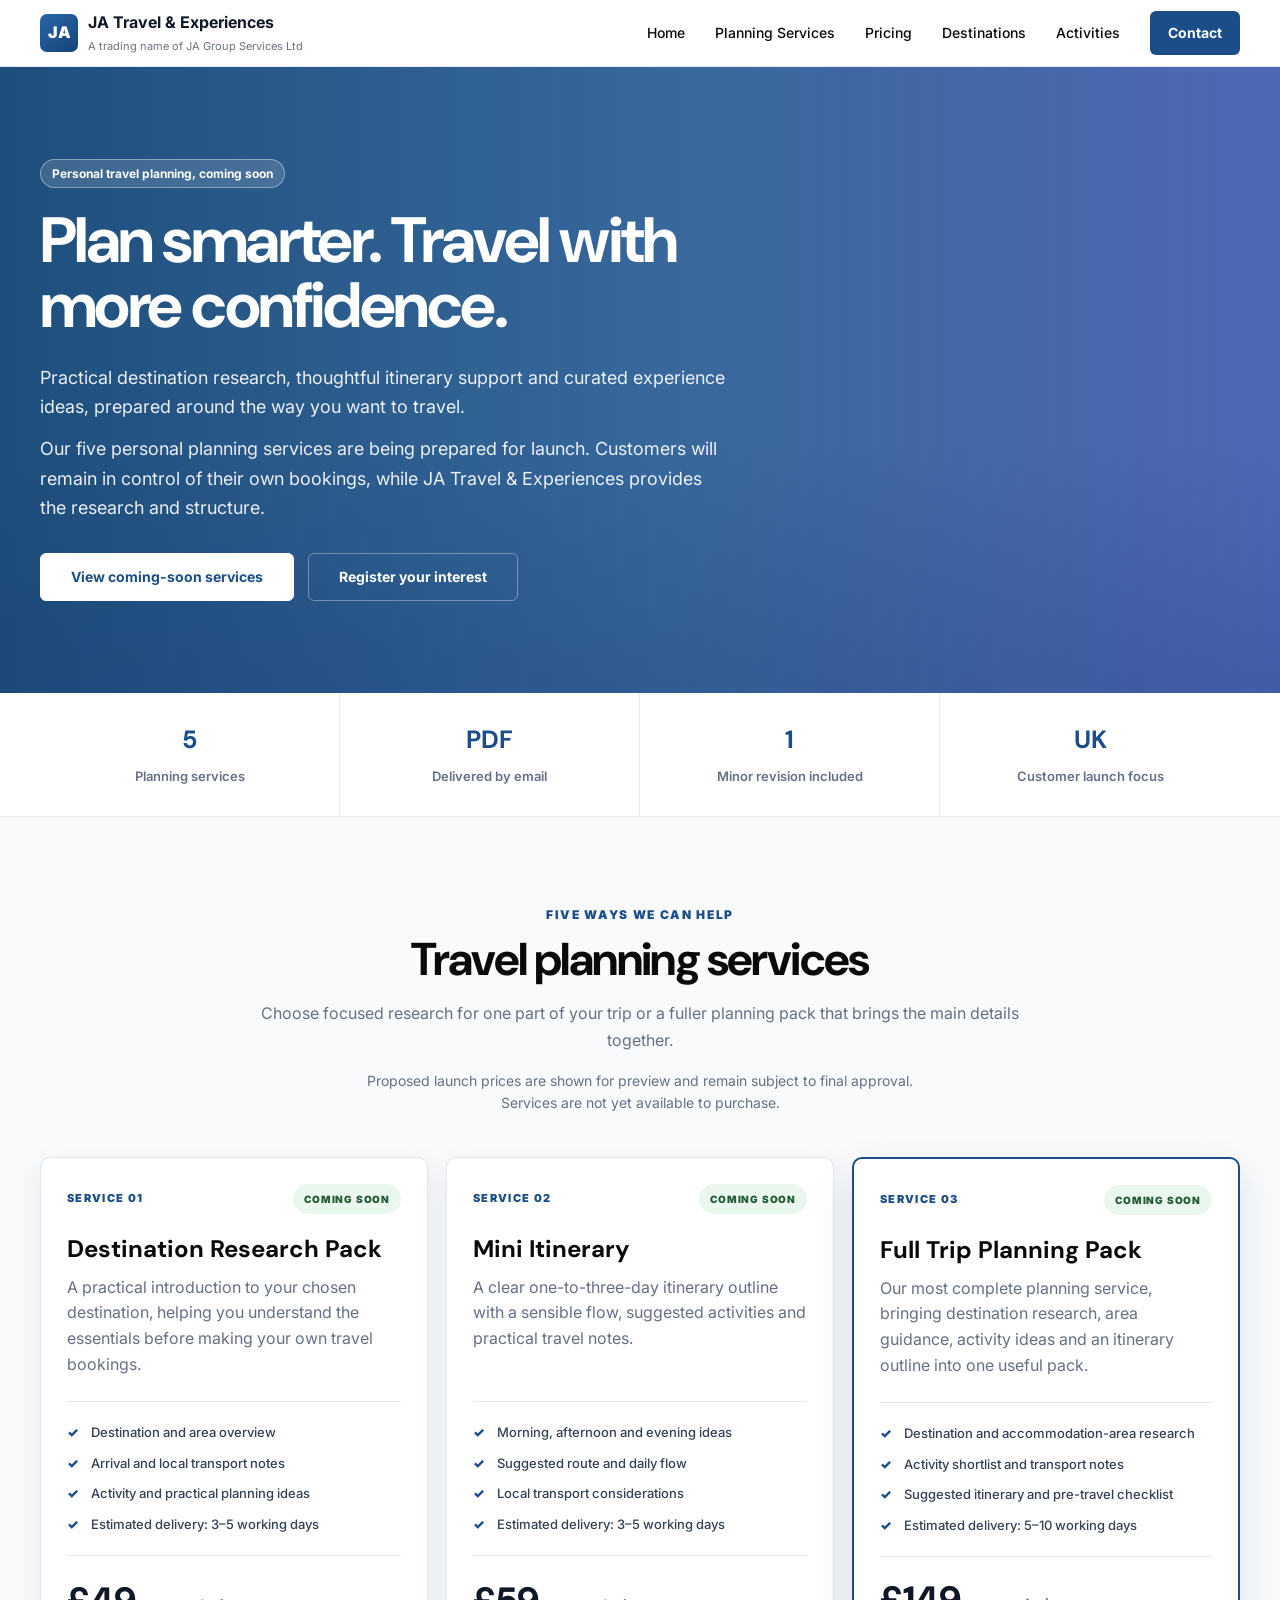
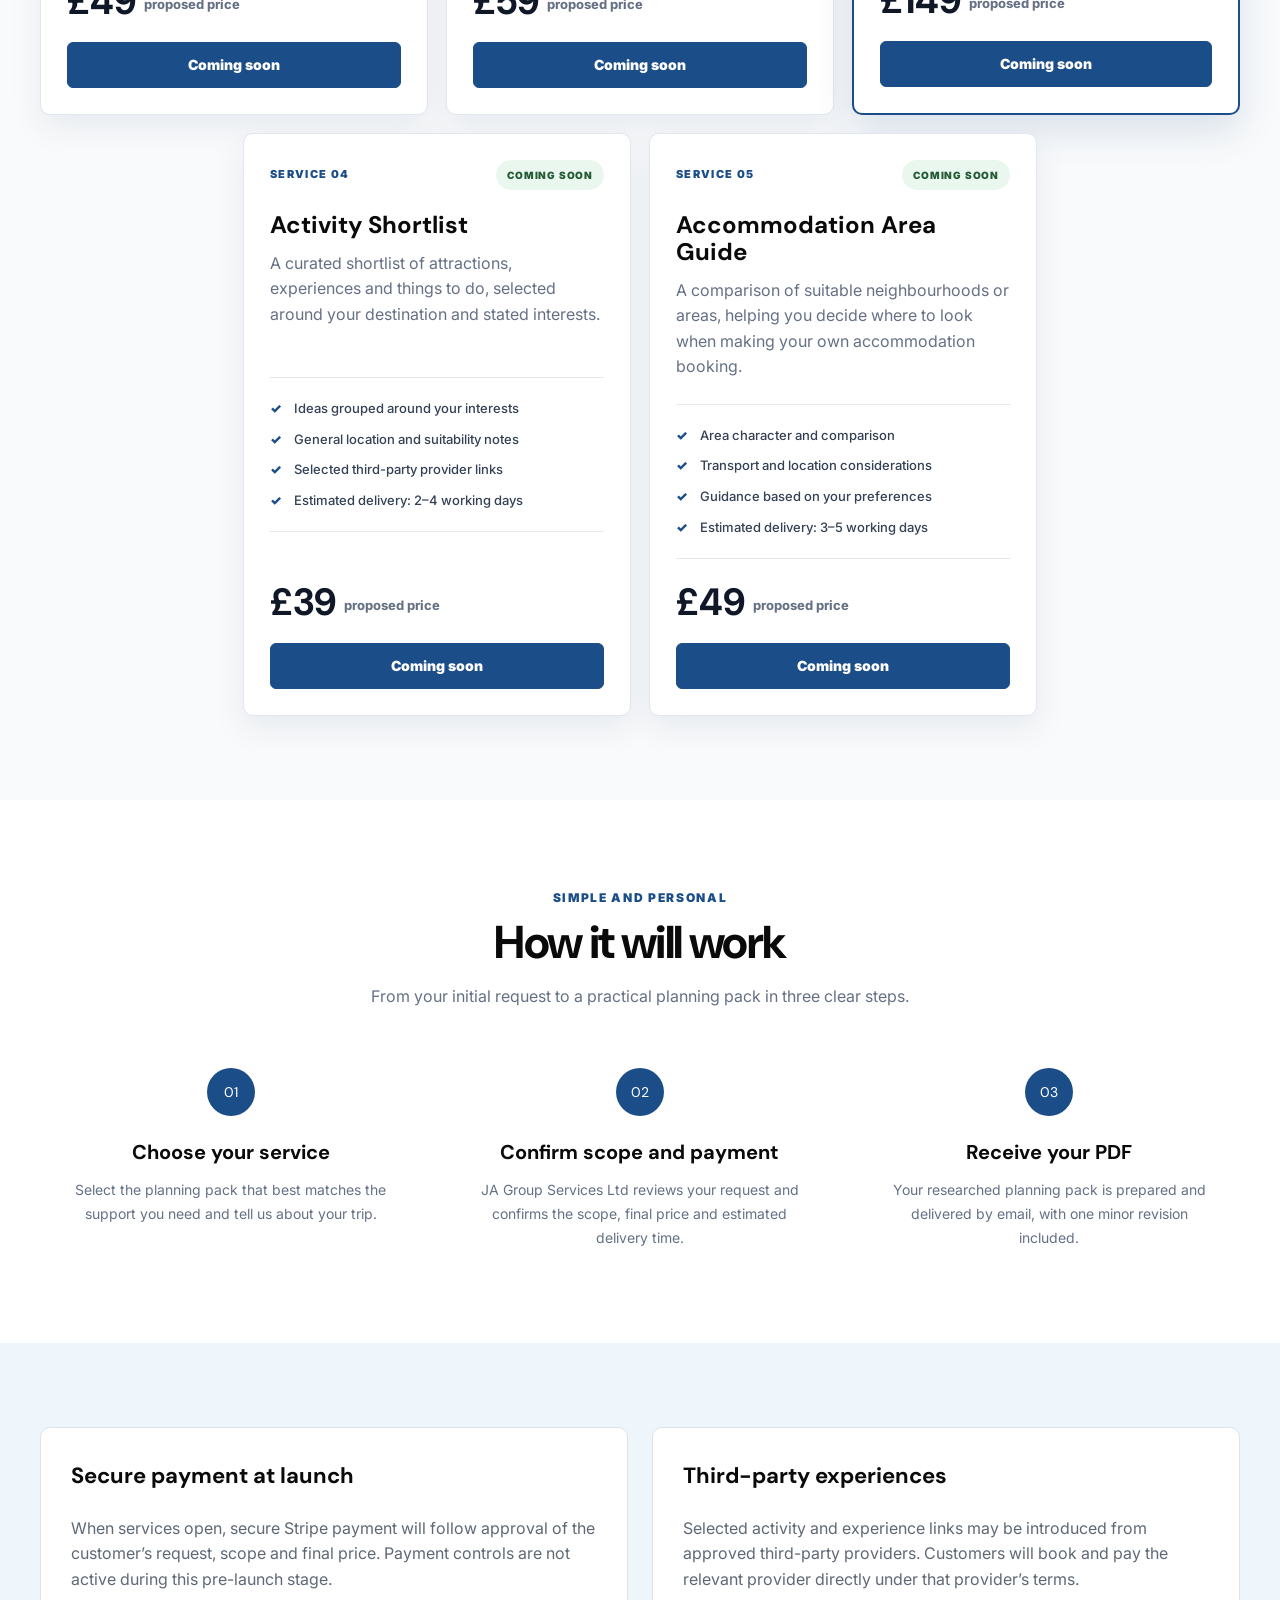
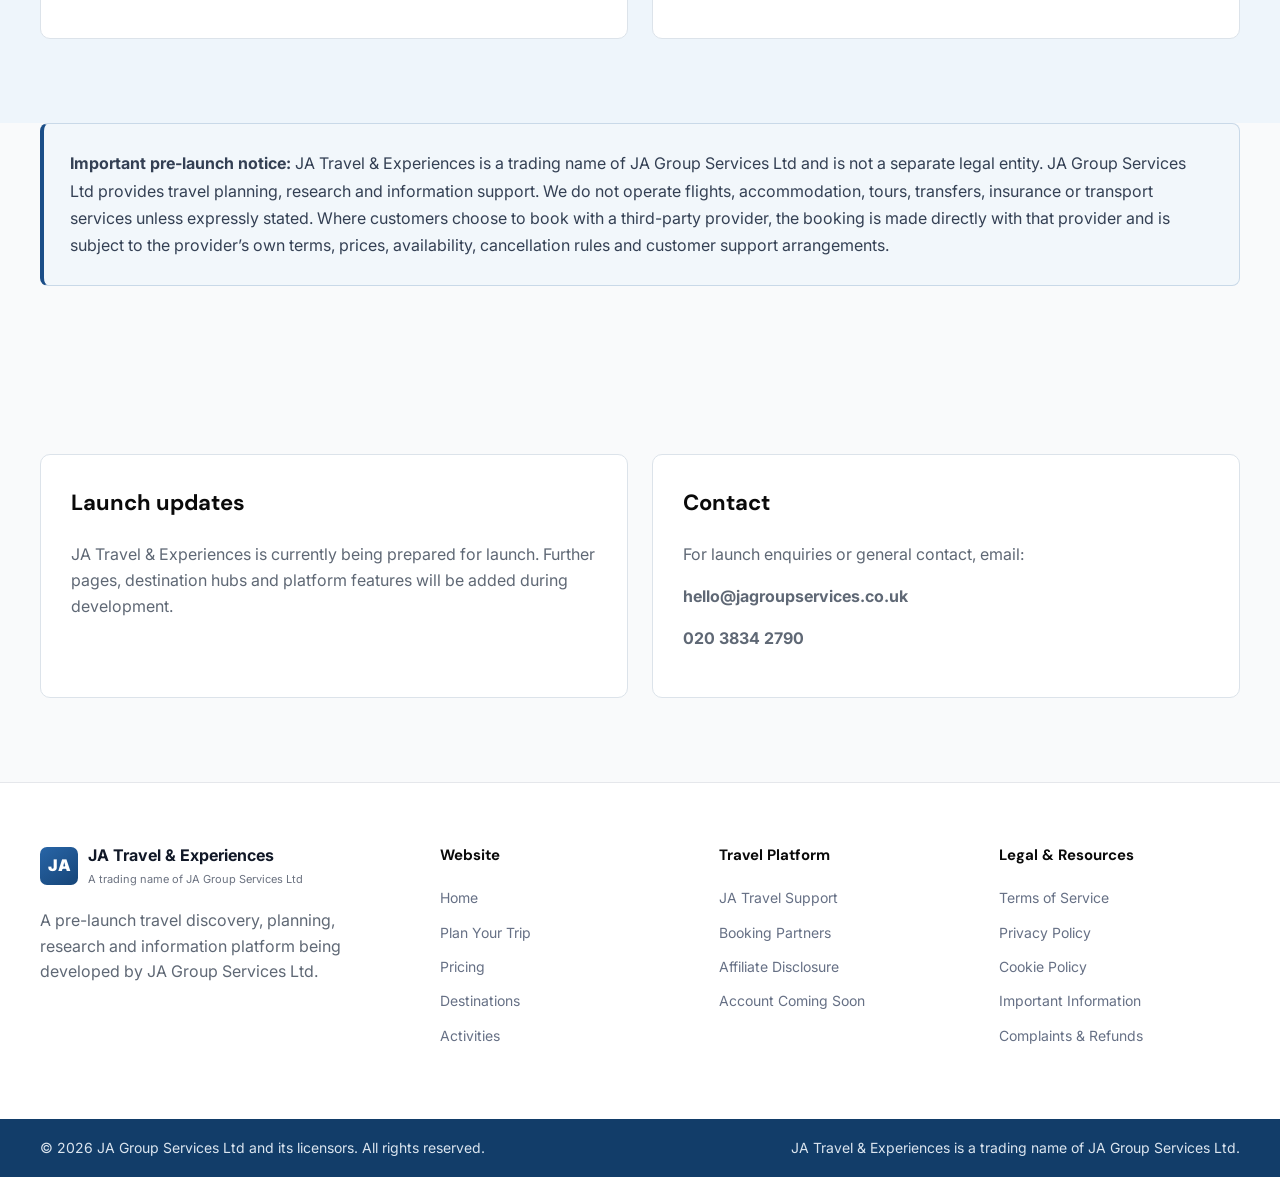
==== commit b81f3d48: "Add pricing and secure admin foundation" ====
--- a/public/index.html
+++ b/public/index.html
@@ -1076,6 +1076,7 @@
       <nav class="links">
         <a href="/">Home</a>
         <a href="#planning-services">Planning Services</a>
+        <a href="/pricing/">Pricing</a>
         <a href="/destinations/">Destinations</a>
         <a href="/activities/">Activities</a>
         <a class="cta" href="/contact/">Contact</a>
@@ -1352,6 +1353,7 @@
         <h4>Website</h4>
         <a href="/">Home</a>
         <a href="/plan-your-trip/">Plan Your Trip</a>
+        <a href="/pricing/">Pricing</a>
         <a href="/destinations/">Destinations</a>
         <a href="/activities/">Activities</a>
       </div>
@@ -1366,11 +1368,11 @@
 
       <div class="footer-col">
         <h4>Legal & Resources</h4>
-        <a href="/legal/terms/">Terms of Use</a>
-        <a href="/legal/privacy/">Privacy Notice</a>
-        <a href="/legal/cookies/">Cookie Policy</a>
-        <a href="/legal/provider-disclaimer/">Provider Disclaimer</a>
-        <a href="/legal/travel-insurance/">Travel Insurance Disclaimer</a>
+        <a href="/policies/?slug=terms-of-service">Terms of Service</a>
+        <a href="/policies/?slug=privacy-policy">Privacy Policy</a>
+        <a href="/policies/?slug=cookie-policy">Cookie Policy</a>
+        <a href="/policies/?slug=important-information">Important Information</a>
+        <a href="/policies/?slug=complaints-and-refunds">Complaints & Refunds</a>
       </div>
     </div>
   </footer>
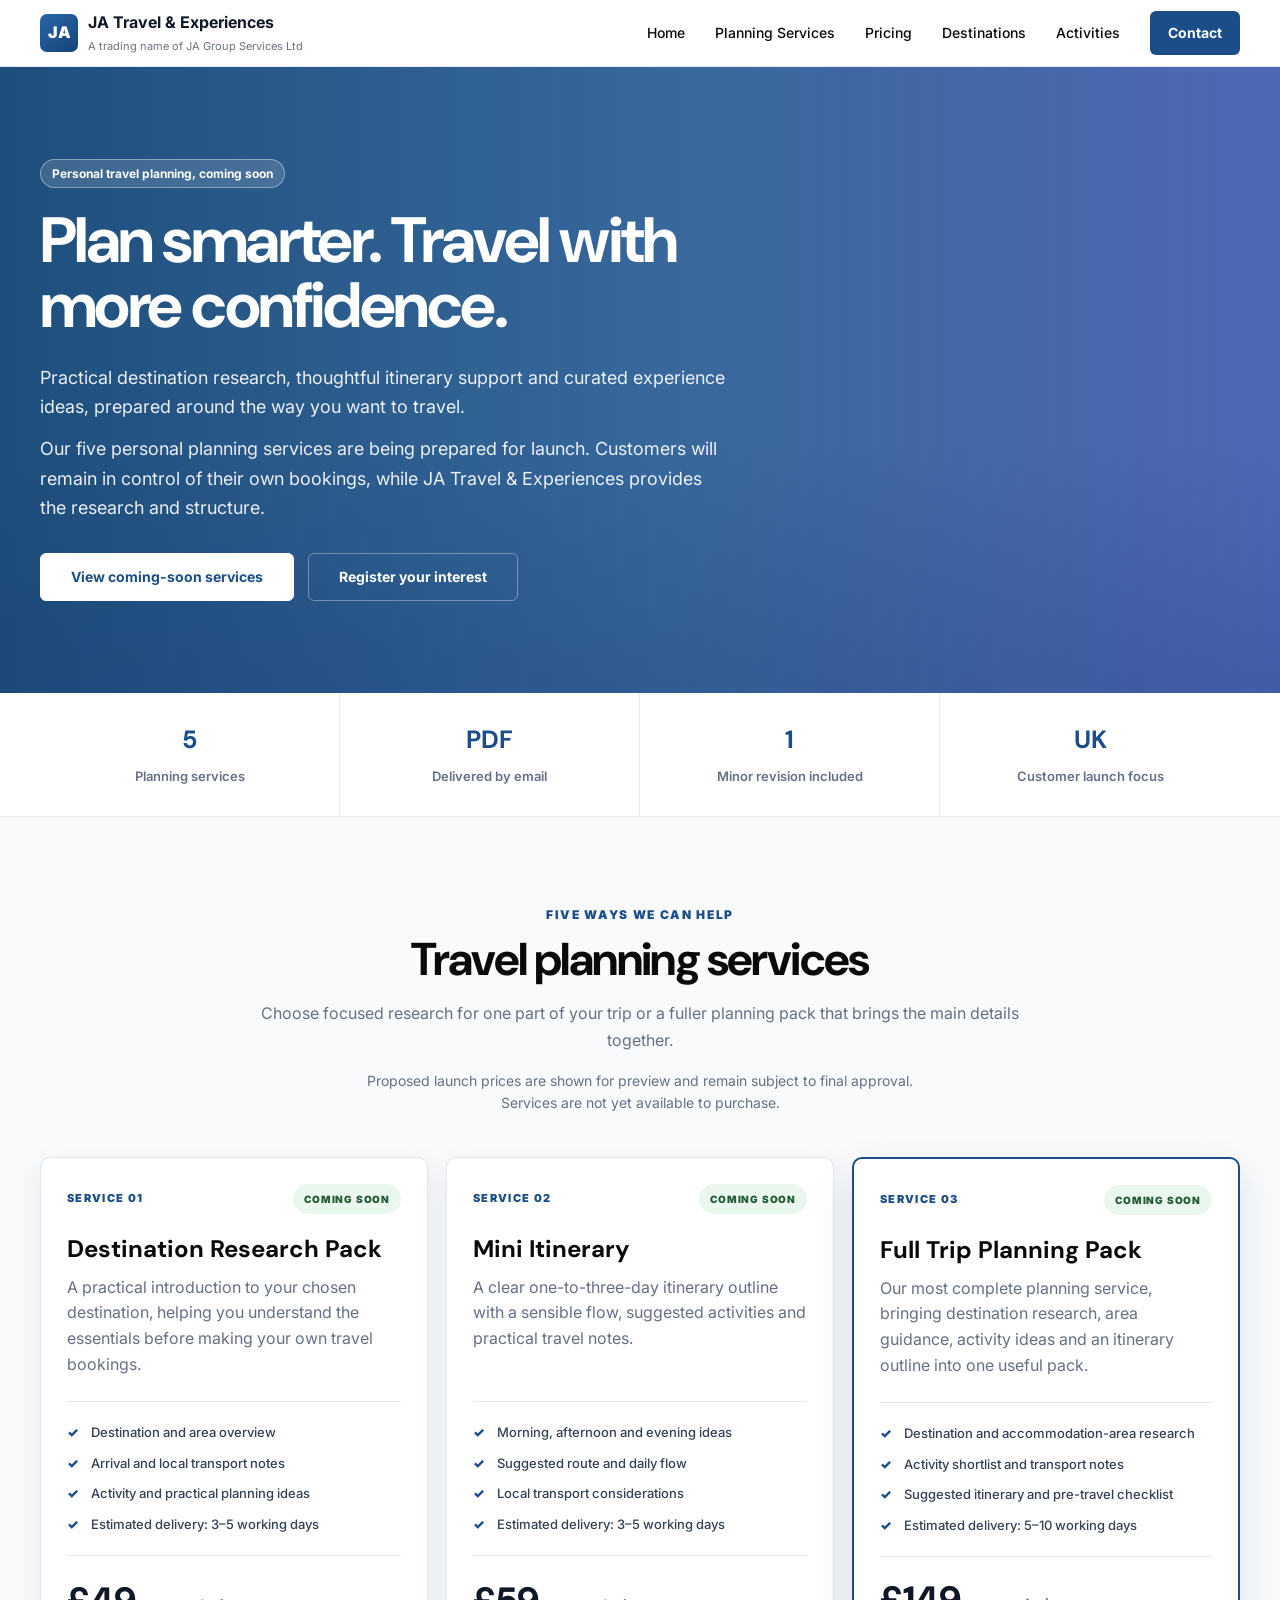
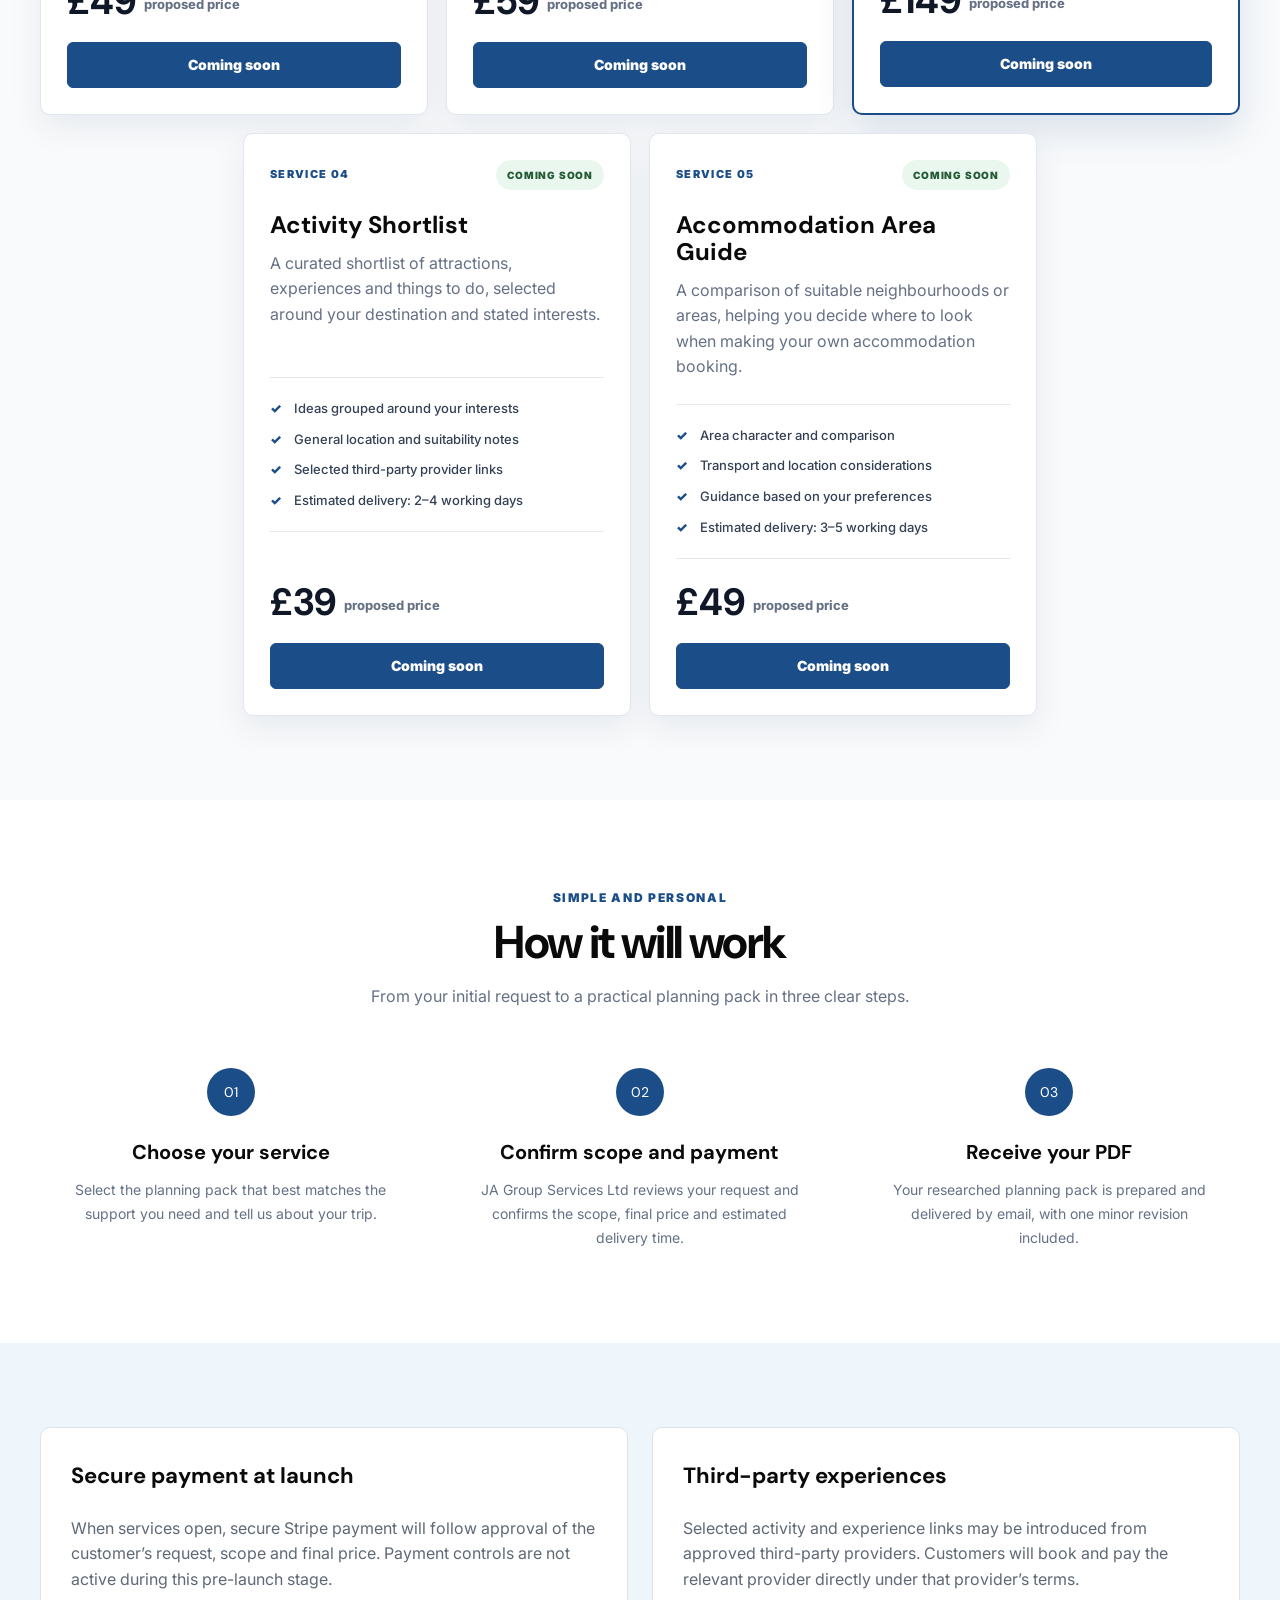
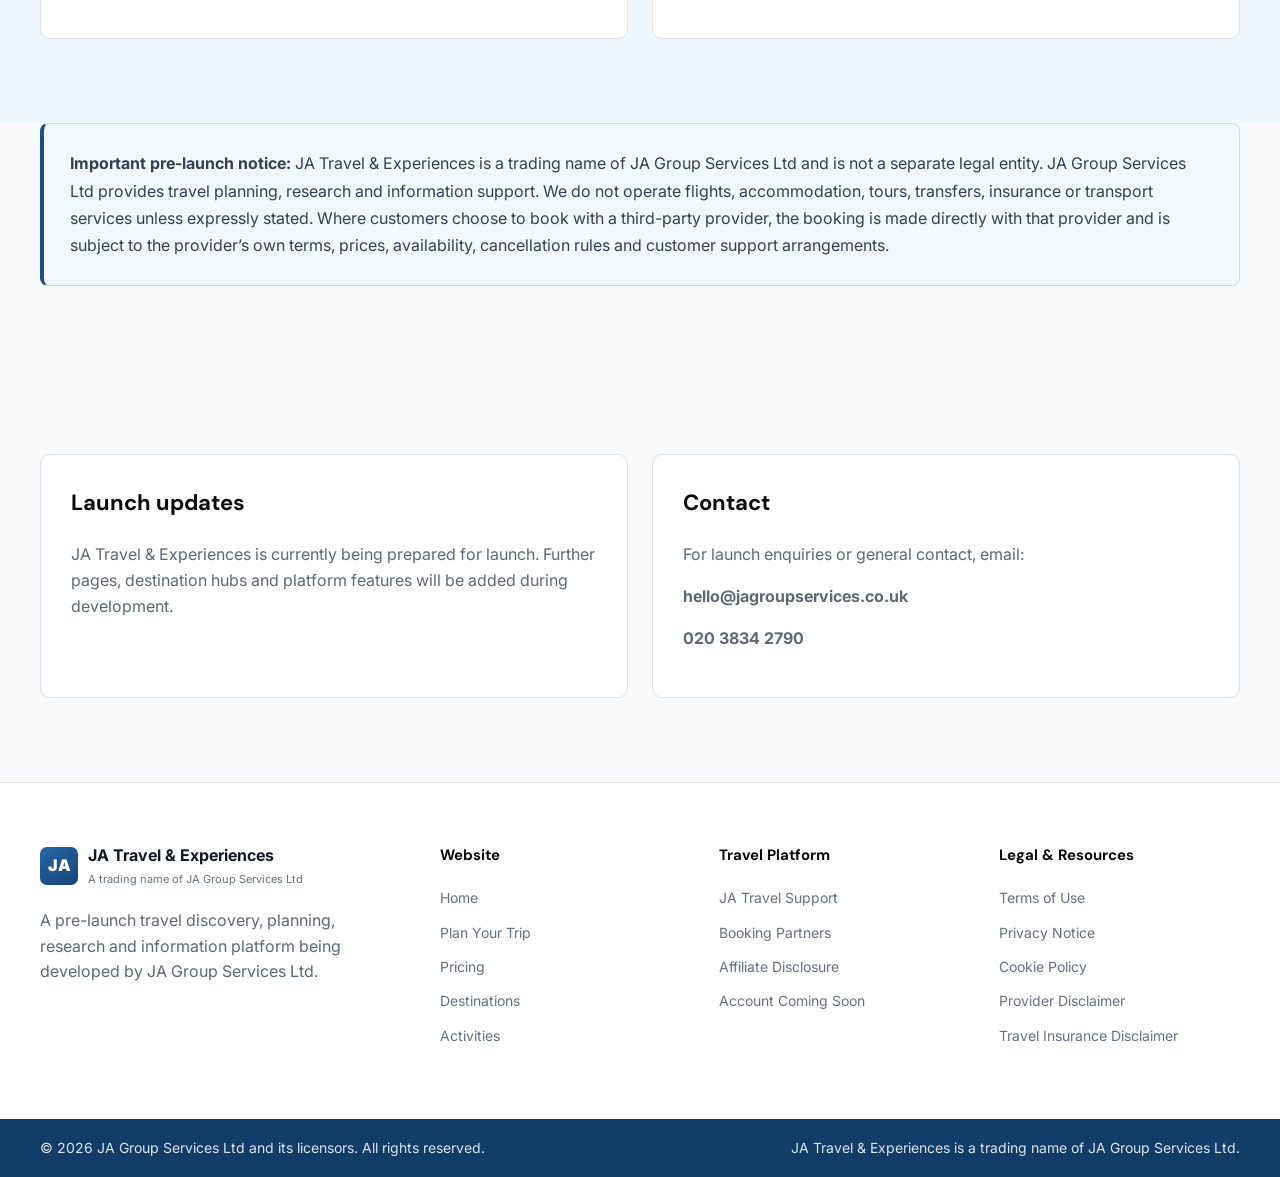
==== commit 1b3de25c: "Remove admin APIs and restore static deployment" ====
--- a/public/index.html
+++ b/public/index.html
@@ -1368,11 +1368,11 @@
 
       <div class="footer-col">
         <h4>Legal & Resources</h4>
-        <a href="/policies/?slug=terms-of-service">Terms of Service</a>
-        <a href="/policies/?slug=privacy-policy">Privacy Policy</a>
-        <a href="/policies/?slug=cookie-policy">Cookie Policy</a>
-        <a href="/policies/?slug=important-information">Important Information</a>
-        <a href="/policies/?slug=complaints-and-refunds">Complaints & Refunds</a>
+        <a href="/legal/terms/">Terms of Use</a>
+        <a href="/legal/privacy/">Privacy Notice</a>
+        <a href="/legal/cookies/">Cookie Policy</a>
+        <a href="/legal/provider-disclaimer/">Provider Disclaimer</a>
+        <a href="/legal/travel-insurance/">Travel Insurance Disclaimer</a>
       </div>
     </div>
   </footer>
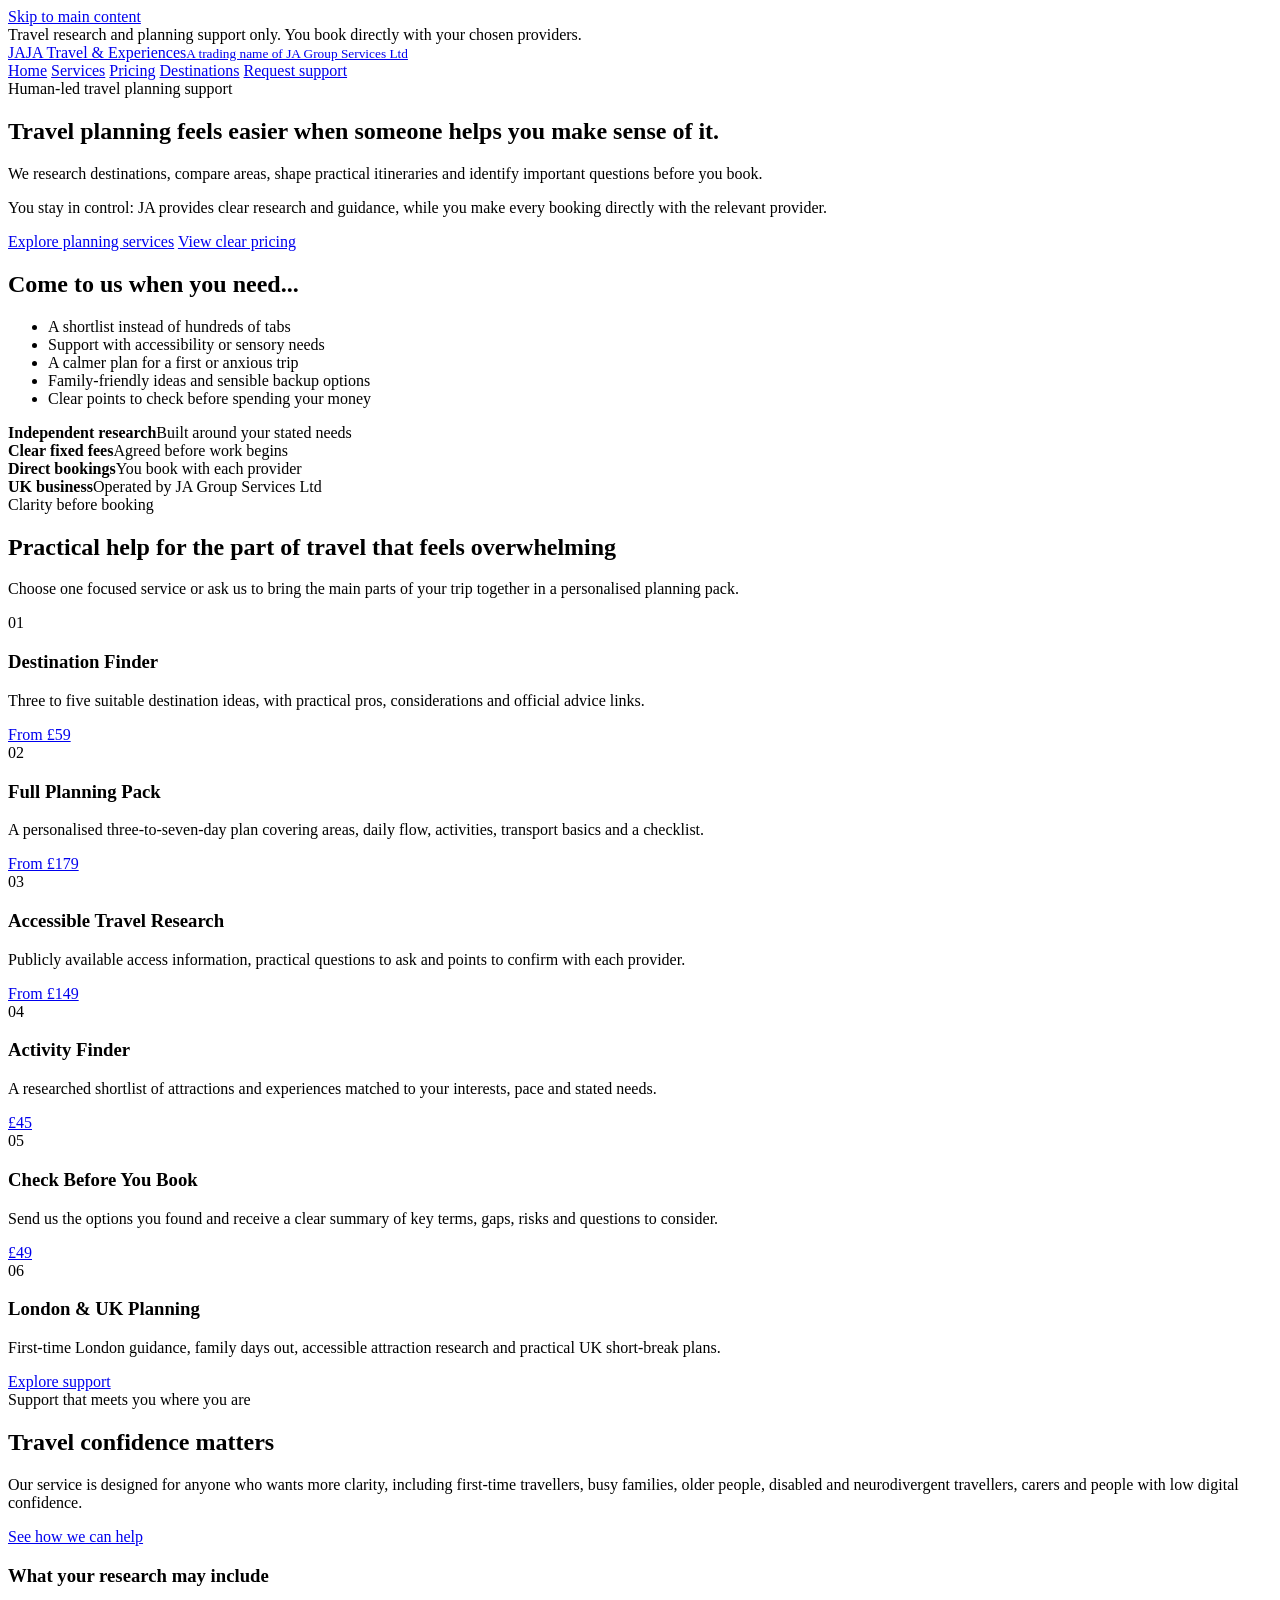
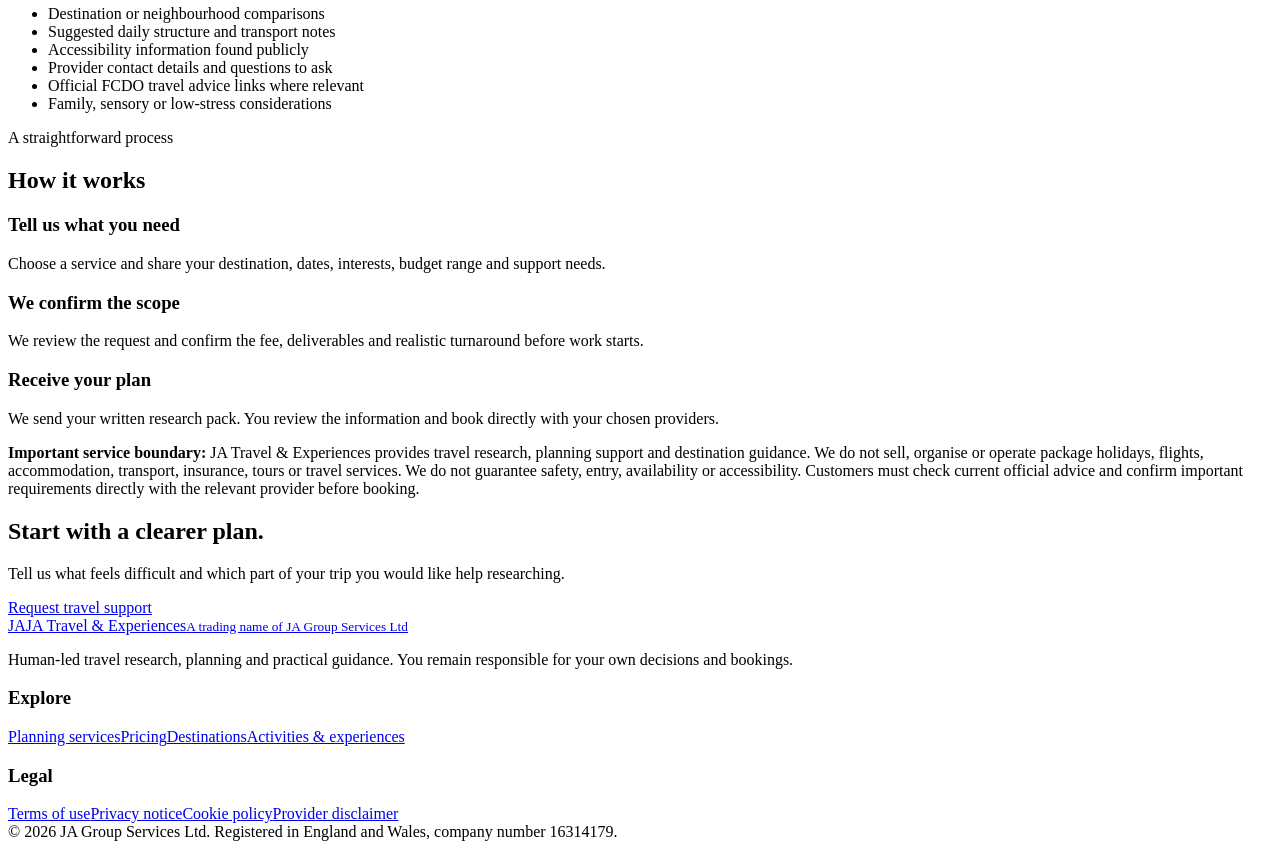
==== commit 90a4204d: "Rebuild travel planning and pricing pages" ====
--- a/public/index.html
+++ b/public/index.html
@@ -3,1386 +3,143 @@
 <head>
   <meta charset="utf-8">
   <meta name="viewport" content="width=device-width,initial-scale=1">
-  <title>JA Travel & Experiences | Coming Soon</title>
-  <meta name="description" content="JA Travel & Experiences is a pre-launch travel discovery, planning, research and information platform being developed by JA Group Services Ltd.">
+  <title>Travel Planning & Research Support | JA Travel & Experiences</title>
+  <meta name="description" content="Human-led destination research, itinerary planning, accessibility research and practical travel support from JA Travel & Experiences. You remain in control of every booking.">
   <link rel="preconnect" href="https://fonts.googleapis.com">
   <link rel="preconnect" href="https://fonts.gstatic.com" crossorigin>
-  <link href="https://fonts.googleapis.com/css2?family=DM+Sans:wght@600;700&family=Inter:wght@400;500;600;700&display=swap" rel="stylesheet">
-
-  <style>
-    :root {
-      --navy: #102a4c;
-      --deep: #071f3a;
-      --blue: #2457c5;
-      --sky: #eef4ff;
-      --cream: #f7f4ed;
-      --paper: #ffffff;
-      --text: #102a4c;
-      --muted: #62728a;
-      --border: #dbe4f0;
-      --shadow: 0 24px 70px rgba(16, 42, 76, 0.14);
-      --radius: 24px;
-    }
-
-    * { box-sizing: border-box; }
-
-    html { scroll-behavior: smooth; }
-
-    body {
-      margin: 0;
-      font-family: "Segoe UI", Arial, sans-serif;
-      background: var(--cream);
-      color: var(--text);
-      line-height: 1.6;
-    }
-
-    a {
-      color: inherit;
-      text-decoration: none;
-    }
-
-    .wrap {
-      width: min(1180px, calc(100% - 40px));
-      margin: 0 auto;
-    }
-
-    .topbar {
-      background: var(--deep);
-      color: #ffffff;
-      text-align: center;
-      padding: 10px 16px;
-      font-weight: 800;
-      font-size: 14px;
-    }
-
-    .header {
-      background: rgba(255,255,255,0.96);
-      border-bottom: 1px solid rgba(16,42,76,0.08);
-      position: sticky;
-      top: 0;
-      z-index: 50;
-      backdrop-filter: blur(12px);
-    }
-
-    .nav {
-      min-height: 92px;
-      display: flex;
-      align-items: center;
-      justify-content: space-between;
-      gap: 24px;
-    }
-
-    .brand {
-      display: flex;
-      align-items: center;
-      gap: 14px;
-      font-weight: 950;
-      color: var(--navy);
-    }
-
-    .brand-mark {
-      width: 52px;
-      height: 52px;
-      border-radius: 12px;
-      background: linear-gradient(135deg, #1877ff, #003c92);
-      color: #ffffff;
-      display: grid;
-      place-items: center;
-      font-size: 25px;
-      font-weight: 950;
-      box-shadow: 0 14px 35px rgba(36,87,197,0.28);
-    }
-
-    .brand small {
-      display: block;
-      color: var(--muted);
-      font-size: 11px;
-      text-transform: uppercase;
-      letter-spacing: 0.12em;
-      margin-top: 2px;
-    }
-
-    .links {
-      display: flex;
-      align-items: center;
-      gap: 22px;
-      font-size: 15px;
-      font-weight: 750;
-    }
-
-    .links a:hover { color: var(--blue); }
-
-    .cta {
-      background: var(--navy);
-      color: #ffffff !important;
-      padding: 13px 22px;
-      border-radius: 999px;
-    }
-
-    .hero {
-      background:
-        linear-gradient(90deg, rgba(7,31,58,0.96), rgba(7,31,58,0.78)),
-        radial-gradient(circle at 80% 20%, rgba(36,87,197,0.55), transparent 34%),
-        linear-gradient(135deg, #102a4c, #1e4d91);
-      color: #ffffff;
-      padding: 92px 0 82px;
-    }
-
-    .hero-grid {
-      display: grid;
-      grid-template-columns: 1.35fr 0.75fr;
-      gap: 44px;
-      align-items: center;
-    }
-
-    .eyebrow {
-      display: inline-flex;
-      background: rgba(255,255,255,0.12);
-      border: 1px solid rgba(255,255,255,0.22);
-      padding: 10px 16px;
-      border-radius: 999px;
-      font-weight: 850;
-      margin-bottom: 24px;
-    }
-
-    h1 {
-      font-family: Georgia, "Times New Roman", serif;
-      font-size: clamp(46px, 7vw, 82px);
-      line-height: 0.98;
-      margin: 0 0 24px;
-      letter-spacing: -0.06em;
-    }
-
-    .hero p {
-      max-width: 850px;
-      font-size: 20px;
-      color: rgba(255,255,255,0.9);
-      margin: 0 0 20px;
-    }
-
-    .btn-row {
-      display: flex;
-      flex-wrap: wrap;
-      gap: 14px;
-      margin-top: 30px;
-    }
-
-    .btn {
-      display: inline-flex;
-      padding: 15px 22px;
-      border-radius: 999px;
-      font-weight: 850;
-      border: 1px solid rgba(255,255,255,0.35);
-      color: #ffffff;
-    }
-
-    .btn.primary {
-      background: #ffffff;
-      color: var(--navy);
-      border-color: #ffffff;
-    }
-
-    .hero-panel {
-      background: rgba(255,255,255,0.1);
-      border: 1px solid rgba(255,255,255,0.18);
-      border-radius: 30px;
-      padding: 28px;
-      box-shadow: 0 24px 80px rgba(0,0,0,0.18);
-    }
-
-    .hero-panel h2 {
-      margin: 0 0 14px;
-      font-size: 24px;
-    }
-
-    .hero-panel ul {
-      margin: 0;
-      padding-left: 20px;
-      color: rgba(255,255,255,0.88);
-    }
-
-    .hero-panel li {
-      margin-bottom: 10px;
-    }
-
-    section {
-      padding: 76px 0;
-    }
-
-    .section-title {
-      max-width: 820px;
-      margin-bottom: 34px;
-    }
-
-    .section-title span {
-      color: var(--blue);
-      font-weight: 900;
-      text-transform: uppercase;
-      font-size: 13px;
-      letter-spacing: 0.14em;
-    }
-
-    .section-title h2 {
-      font-family: Georgia, "Times New Roman", serif;
-      font-size: clamp(32px, 5vw, 56px);
-      line-height: 1.03;
-      margin: 12px 0 16px;
-      letter-spacing: -0.04em;
-    }
-
-    .section-title p {
-      color: var(--muted);
-      font-size: 18px;
-      margin: 0;
-    }
-
-    .cards {
-      display: grid;
-      grid-template-columns: repeat(3, 1fr);
-      gap: 22px;
-    }
-
-    .card {
-      background: #ffffff;
-      border: 1px solid rgba(16,42,76,0.08);
-      border-radius: var(--radius);
-      padding: 28px;
-      box-shadow: 0 18px 50px rgba(16,42,76,0.08);
-    }
-
-    .card h3 {
-      margin: 0 0 10px;
-      font-size: 22px;
-    }
-
-    .card p {
-      margin: 0;
-      color: var(--muted);
-    }
-
-    .services-section {
-      background: var(--paper);
-    }
-
-    .services-intro {
-      display: flex;
-      align-items: end;
-      justify-content: space-between;
-      gap: 32px;
-      margin-bottom: 38px;
-    }
-
-    .services-intro .section-title {
-      margin-bottom: 0;
-    }
-
-    .pricing-note {
-      max-width: 340px;
-      margin: 0;
-      color: var(--muted);
-      font-size: 14px;
-    }
-
-    .product-grid {
-      display: grid;
-      grid-template-columns: repeat(6, 1fr);
-      gap: 20px;
-    }
-
-    .product-card {
-      grid-column: span 2;
-      position: relative;
-      display: flex;
-      flex-direction: column;
-      min-height: 100%;
-      padding: 30px;
-      overflow: hidden;
-      background: var(--paper);
-      border: 1px solid var(--border);
-      border-radius: var(--radius);
-      box-shadow: 0 16px 44px rgba(16, 42, 76, 0.08);
-    }
-
-    .product-card:nth-child(4) {
-      grid-column: 2 / span 2;
-    }
-
-    .product-card.featured {
-      color: #ffffff;
-      background: linear-gradient(145deg, var(--deep), var(--navy));
-      border-color: transparent;
-      box-shadow: 0 22px 60px rgba(7, 31, 58, 0.24);
-    }
-
-    .product-card.featured::after {
-      content: "";
-      position: absolute;
-      width: 180px;
-      height: 180px;
-      right: -70px;
-      top: -70px;
-      border-radius: 50%;
-      background: rgba(212, 170, 91, 0.16);
-    }
-
-    .product-topline {
-      display: flex;
-      align-items: center;
-      justify-content: space-between;
-      gap: 16px;
-      margin-bottom: 28px;
-    }
-
-    .product-number {
-      color: var(--blue);
-      font-size: 13px;
-      font-weight: 900;
-      letter-spacing: 0.12em;
-    }
-
-    .featured .product-number {
-      color: #f2cf89;
-    }
-
-    .status-pill {
-      display: inline-flex;
-      align-items: center;
-      min-height: 30px;
-      padding: 6px 11px;
-      border-radius: 999px;
-      color: #73520b;
-      background: #fff2cc;
-      font-size: 11px;
-      font-weight: 900;
-      letter-spacing: 0.08em;
-      text-transform: uppercase;
-    }
-
-    .product-card h3 {
-      margin: 0 0 12px;
-      font-family: Georgia, "Times New Roman", serif;
-      font-size: 28px;
-      line-height: 1.12;
-    }
-
-    .product-description {
-      min-height: 104px;
-      margin: 0 0 22px;
-      color: var(--muted);
-    }
-
-    .featured .product-description {
-      color: rgba(255, 255, 255, 0.76);
-    }
-
-    .product-features {
-      display: grid;
-      gap: 10px;
-      padding: 20px 0;
-      margin: 0 0 24px;
-      border-top: 1px solid var(--border);
-      border-bottom: 1px solid var(--border);
-      list-style: none;
-    }
-
-    .featured .product-features {
-      border-color: rgba(255, 255, 255, 0.15);
-    }
-
-    .product-features li {
-      position: relative;
-      padding-left: 24px;
-      color: var(--text);
-      font-size: 14px;
-      font-weight: 700;
-    }
-
-    .featured .product-features li {
-      color: rgba(255, 255, 255, 0.88);
-    }
-
-    .product-features li::before {
-      content: "✓";
-      position: absolute;
-      left: 0;
-      color: var(--blue);
-      font-weight: 950;
-    }
-
-    .featured .product-features li::before {
-      color: #f2cf89;
-    }
-
-    .product-price {
-      display: flex;
-      align-items: end;
-      gap: 7px;
-      margin-top: auto;
-    }
-
-    .product-price strong {
-      font-family: Georgia, "Times New Roman", serif;
-      font-size: 42px;
-      line-height: 1;
-    }
-
-    .product-price span {
-      padding-bottom: 5px;
-      color: var(--muted);
-      font-size: 13px;
-      font-weight: 750;
-    }
-
-    .featured .product-price span {
-      color: rgba(255, 255, 255, 0.66);
-    }
-
-    .coming-soon-button {
-      display: flex;
-      align-items: center;
-      justify-content: center;
-      width: 100%;
-      min-height: 48px;
-      margin-top: 22px;
-      border: 1px solid var(--border);
-      border-radius: 999px;
-      color: var(--navy);
-      background: var(--sky);
-      font-weight: 900;
-      cursor: not-allowed;
-    }
-
-    .featured .coming-soon-button {
-      color: var(--deep);
-      background: #ffffff;
-      border-color: #ffffff;
-    }
-
-    .split {
-      display: grid;
-      grid-template-columns: 1fr 1fr;
-      gap: 24px;
-      align-items: stretch;
-    }
-
-    .panel {
-      background: #ffffff;
-      border: 1px solid var(--border);
-      border-radius: var(--radius);
-      padding: 30px;
-      box-shadow: 0 18px 50px rgba(16,42,76,0.08);
-    }
-
-    .panel h3 {
-      margin-top: 0;
-      font-size: 26px;
-    }
-
-    .panel p,
-    .panel li {
-      color: var(--muted);
-    }
-
-    .notice {
-      background: var(--sky);
-      border: 1px solid #cfe0ff;
-      border-radius: var(--radius);
-      padding: 26px;
-    }
-
-    .footer-main {
-      background: #ffffff;
-      padding: 76px 0;
-      border-top: 1px solid rgba(16,42,76,0.08);
-    }
-
-    .footer-grid {
-      display: grid;
-      grid-template-columns: 1.2fr 0.8fr 0.8fr 0.8fr;
-      gap: 46px;
-    }
-
-    .footer-col h4 {
-      font-family: Georgia, "Times New Roman", serif;
-      margin: 0 0 20px;
-      font-size: 18px;
-    }
-
-    .footer-col a,
-    .footer-col span {
-      display: block;
-      color: #536681;
-      margin-bottom: 12px;
-    }
-
-    .footer-main p {
-      color: var(--muted);
-      margin: 20px 0 0;
-      max-width: 390px;
-    }
-
-    .footer-bottom {
-      background: var(--deep);
-      color: #ffffff;
-      padding: 18px 0;
-      font-size: 14px;
-    }
-
-    .footer-bottom .wrap {
-      display: flex;
-      justify-content: space-between;
-      gap: 18px;
-      flex-wrap: wrap;
-    }
-
-    @media (max-width: 980px) {
-      .hero-grid,
-      .cards,
-      .split,
-      .footer-grid {
-        grid-template-columns: 1fr;
-      }
-
-      .services-intro {
-        display: block;
-      }
-
-      .pricing-note {
-        margin-top: 18px;
-      }
-
-      .product-card,
-      .product-card:nth-child(4) {
-        grid-column: span 3;
-      }
-
-      .links {
-        display: none;
-      }
-    }
-
-    @media (max-width: 620px) {
-      .wrap {
-        width: min(100% - 28px, 1180px);
-      }
-
-      .hero {
-        padding: 70px 0;
-      }
-
-      .product-grid {
-        display: block;
-      }
-
-      .product-card {
-        margin-bottom: 18px;
-      }
-
-      .product-description {
-        min-height: 0;
-      }
-    }
-
-    /* JA Group product-family styling, aligned with JA Document Hub. */
-    :root {
-      --navy: #1b4e88;
-      --deep: #103963;
-      --blue: #245d9b;
-      --sky: #eef5fb;
-      --cream: #f9fafb;
-      --paper: #ffffff;
-      --text: #0a0a0a;
-      --muted: #5f6875;
-      --border: #dce3ea;
-      --shadow: 0 12px 32px rgba(15, 57, 99, 0.08);
-      --radius: 12px;
-    }
-
-    body {
-      font-family: Inter, -apple-system, BlinkMacSystemFont, "Segoe UI", sans-serif;
-      background: var(--cream);
-      color: var(--text);
-    }
-
-    .topbar {
-      display: none;
-    }
-
-    .wrap {
-      width: min(1200px, calc(100% - 64px));
-    }
-
-    .header {
-      position: relative;
-      background: rgba(255, 255, 255, 0.97);
-      border-bottom: 1px solid #e7ebef;
-      backdrop-filter: blur(12px);
-    }
-
-    .nav {
-      min-height: 66px;
-    }
-
-    .brand {
-      gap: 10px;
-      color: #111827;
-      font-weight: 700;
-    }
-
-    .brand-mark {
-      width: 38px;
-      height: 38px;
-      border-radius: 7px;
-      background: linear-gradient(145deg, #2865a7, #164578);
-      font-size: 16px;
-      box-shadow: none;
-    }
-
-    .brand small {
-      color: #6b7280;
-      font-size: 11px;
-      font-weight: 400;
-      letter-spacing: 0;
-      text-transform: none;
-    }
-
-    .links {
-      gap: 30px;
-      font-size: 14px;
-      font-weight: 500;
-    }
-
-    .links .cta {
-      padding: 11px 18px;
-      border-radius: 6px;
-      background: var(--navy);
-      font-weight: 700;
-    }
-
-    .hero {
-      position: relative;
-      isolation: isolate;
-      min-height: 555px;
-      display: flex;
-      align-items: center;
-      padding: 92px 0;
-      background:
-        linear-gradient(90deg, rgba(21, 71, 119, 0.96) 0%, rgba(29, 84, 142, 0.88) 52%, rgba(31, 62, 160, 0.78) 100%),
-        url("https://images.unsplash.com/photo-1527631746610-bca00a040d60?auto=format&fit=crop&w=1800&q=82") center 43% / cover;
-    }
-
-    .hero::after {
-      content: "";
-      position: absolute;
-      z-index: -1;
-      inset: 0;
-      background: linear-gradient(180deg, transparent 60%, rgba(19, 44, 111, 0.2));
-    }
-
-    .hero-grid {
-      display: block;
-    }
-
-    .hero-grid > div {
-      max-width: 760px;
-    }
-
-    .hero-panel {
-      display: none;
-    }
-
-    .eyebrow {
-      min-height: 24px;
-      margin-bottom: 20px;
-      padding: 4px 11px;
-      border-radius: 999px;
-      background: rgba(255, 255, 255, 0.14);
-      border-color: rgba(255, 255, 255, 0.38);
-      font-size: 12px;
-      font-weight: 700;
-    }
-
-    h1,
-    .section-title h2,
-    .product-card h3 {
-      font-family: "DM Sans", Inter, sans-serif;
-    }
-
-    h1 {
-      max-width: 720px;
-      margin-bottom: 24px;
-      font-size: clamp(44px, 5vw, 64px);
-      line-height: 1.02;
-      letter-spacing: -0.04em;
-    }
-
-    .hero p {
-      max-width: 690px;
-      margin-bottom: 12px;
-      color: rgba(255, 255, 255, 0.9);
-      font-size: 18px;
-      line-height: 1.65;
-    }
-
-    .btn-row {
-      margin-top: 30px;
-    }
-
-    .btn {
-      min-height: 48px;
-      align-items: center;
-      padding: 0 30px;
-      border-radius: 6px;
-      font-size: 14px;
-      font-weight: 700;
-    }
-
-    .btn.primary {
-      color: var(--navy);
-    }
-
-    .stats-strip {
-      background: #ffffff;
-      border-bottom: 1px solid #e7ebef;
-    }
-
-    .stats-grid {
-      display: grid;
-      grid-template-columns: repeat(4, 1fr);
-    }
-
-    .stat {
-      padding: 27px 22px;
-      text-align: center;
-      border-right: 1px solid #e7ebef;
-    }
-
-    .stat:last-child {
-      border-right: 0;
-    }
-
-    .stat strong {
-      display: block;
-      margin-bottom: 3px;
-      color: var(--navy);
-      font-family: "DM Sans", sans-serif;
-      font-size: 25px;
-    }
-
-    .stat span {
-      color: #667085;
-      font-size: 13px;
-      font-weight: 600;
-    }
-
-    section {
-      padding: 84px 0;
-    }
-
-    .services-section {
-      background: #f9fafb;
-    }
-
-    .services-intro {
-      display: block;
-      margin-bottom: 42px;
-      text-align: center;
-    }
-
-    .services-intro .section-title {
-      max-width: 760px;
-      margin: 0 auto;
-    }
-
-    .section-title span {
-      color: var(--navy);
-      font-size: 12px;
-    }
-
-    .section-title h2 {
-      margin-top: 10px;
-      font-size: clamp(32px, 4vw, 46px);
-      letter-spacing: -0.035em;
-    }
-
-    .section-title p {
-      color: #667085;
-      font-size: 16px;
-      line-height: 1.7;
-    }
-
-    .pricing-note {
-      max-width: 600px;
-      margin: 16px auto 0;
-      color: #667085;
-    }
-
-    .product-grid {
-      gap: 18px;
-    }
-
-    .product-card,
-    .product-card.featured {
-      padding: 26px;
-      border: 1px solid #e1e7ed;
-      border-radius: 10px;
-      color: var(--text);
-      background: #ffffff;
-      box-shadow: var(--shadow);
-    }
-
-    .product-card.featured {
-      border: 2px solid var(--navy);
-      box-shadow: 0 16px 38px rgba(27, 78, 136, 0.14);
-    }
-
-    .product-card.featured::after {
-      display: none;
-    }
-
-    .product-topline {
-      margin-bottom: 22px;
-    }
-
-    .product-number,
-    .featured .product-number {
-      color: var(--navy);
-      font-size: 11px;
-    }
-
-    .status-pill {
-      color: #245a35;
-      background: #eaf7ee;
-      font-size: 10px;
-    }
-
-    .product-card h3 {
-      font-size: 24px;
-    }
-
-    .product-description,
-    .featured .product-description {
-      color: #667085;
-    }
-
-    .product-features,
-    .featured .product-features {
-      border-color: #e4e8ed;
-    }
-
-    .product-features li,
-    .featured .product-features li {
-      color: #344054;
-      font-size: 13px;
-      font-weight: 500;
-    }
-
-    .product-features li::before,
-    .featured .product-features li::before {
-      color: var(--navy);
-    }
-
-    .product-price strong {
-      color: #101828;
-      font-family: "DM Sans", sans-serif;
-      font-size: 38px;
-    }
-
-    .product-price span,
-    .featured .product-price span {
-      color: #667085;
-    }
-
-    .coming-soon-button,
-    .featured .coming-soon-button {
-      min-height: 46px;
-      border-radius: 6px;
-      color: #ffffff;
-      background: var(--navy);
-      border-color: var(--navy);
-      font-size: 14px;
-    }
-
-    .how-section {
-      background: #ffffff;
-      text-align: center;
-    }
-
-    .how-grid {
-      display: grid;
-      grid-template-columns: repeat(3, 1fr);
-      gap: 28px;
-      margin-top: 44px;
-    }
-
-    .step-card {
-      padding: 14px 28px 10px;
-    }
-
-    .step-number {
-      display: grid;
-      width: 48px;
-      height: 48px;
-      margin: 0 auto 20px;
-      place-items: center;
-      border-radius: 50%;
-      color: #ffffff;
-      background: var(--navy);
-      font-family: "DM Sans", sans-serif;
-      font-size: 14px;
-    }
-
-    .step-card h3 {
-      margin: 0 0 10px;
-      font-family: "DM Sans", sans-serif;
-      font-size: 20px;
-    }
-
-    .step-card p {
-      margin: 0;
-      color: #667085;
-      font-size: 14px;
-      line-height: 1.7;
-    }
-
-    .partner-section {
-      background: var(--sky);
-    }
-
-    .panel {
-      border-radius: 10px;
-      box-shadow: none;
-    }
-
-    .panel h3 {
-      font-family: "DM Sans", sans-serif;
-      font-size: 22px;
-    }
-
-    .notice {
-      border: 1px solid #c9d9e8;
-      border-left: 4px solid var(--navy);
-      border-radius: 8px;
-      color: #344054;
-      background: #f2f7fb;
-      line-height: 1.7;
-    }
-
-    .contact-section {
-      padding-top: 0;
-      background: #f9fafb;
-    }
-
-    .footer-main {
-      padding: 60px 0;
-      border-top-color: #e5e7eb;
-    }
-
-    .footer-grid {
-      gap: 38px;
-    }
-
-    .footer-col h4 {
-      font-family: "DM Sans", sans-serif;
-      font-size: 15px;
-    }
-
-    .footer-col a {
-      color: #667085;
-      font-size: 14px;
-    }
-
-    .footer-bottom {
-      color: #dbe5ef;
-      background: #123d69;
-    }
-
-    @media (max-width: 980px) {
-      .stats-grid {
-        grid-template-columns: repeat(2, 1fr);
-      }
-
-      .stat:nth-child(2) {
-        border-right: 0;
-      }
-
-      .stat:nth-child(-n+2) {
-        border-bottom: 1px solid #e7ebef;
-      }
-
-      .how-grid {
-        grid-template-columns: 1fr;
-      }
-    }
-
-    @media (max-width: 620px) {
-      .wrap {
-        width: min(100% - 32px, 1200px);
-      }
-
-      .nav {
-        min-height: 64px;
-      }
-
-      .brand span:last-child {
-        font-size: 14px;
-      }
-
-      .hero {
-        min-height: 570px;
-        padding: 72px 0;
-        background-position: 58% center;
-      }
-
-      h1 {
-        font-size: 43px;
-      }
-
-      .hero p {
-        font-size: 16px;
-      }
-
-      .btn {
-        width: 100%;
-        justify-content: center;
-      }
-
-      .stats-grid {
-        grid-template-columns: 1fr 1fr;
-      }
-
-      section {
-        padding: 66px 0;
-      }
-    }
-  </style>
+  <link href="https://fonts.googleapis.com/css2?family=DM+Sans:wght@600;700&family=Inter:wght@400;500;600;700;800&display=swap" rel="stylesheet">
+  <link rel="stylesheet" href="/assets/css/ja-travel-rebuild.css">
 </head>
-
 <body>
-  <div class="topbar">
-    JA Travel & Experiences is currently being prepared for launch.
-  </div>
-
-  <header class="header">
-    <div class="wrap nav">
-      <a class="brand" href="/">
-        <span class="brand-mark">JA</span>
-        <span>
-          JA Travel & Experiences
-          <small>A trading name of JA Group Services Ltd</small>
-        </span>
-      </a>
-
-      <nav class="links">
-        <a href="/">Home</a>
-        <a href="#planning-services">Planning Services</a>
+  <a class="skip-link" href="#main">Skip to main content</a>
+  <div class="service-bar">Travel research and planning support only. You book directly with your chosen providers.</div>
+  <header class="site-header">
+    <div class="container nav-shell">
+      <a class="brand" href="/"><span class="brand-mark">JA</span><span>JA Travel &amp; Experiences<small>A trading name of JA Group Services Ltd</small></span></a>
+      <nav class="site-nav" aria-label="Main navigation">
+        <a href="/" aria-current="page">Home</a>
+        <a href="/planning-services/">Services</a>
         <a href="/pricing/">Pricing</a>
         <a href="/destinations/">Destinations</a>
-        <a href="/activities/">Activities</a>
-        <a class="cta" href="/contact/">Contact</a>
+        <a class="nav-cta" href="mailto:hello@jagroupservices.co.uk?subject=Travel%20support%20enquiry">Request support</a>
       </nav>
     </div>
   </header>
 
-  <main>
+  <main id="main">
     <section class="hero">
-      <div class="wrap hero-grid">
-        <div>
-          <div class="eyebrow">Personal travel planning, coming soon</div>
-          <h1>Plan smarter. Travel with more confidence.</h1>
-          <p>
-            Practical destination research, thoughtful itinerary support and curated experience ideas,
-            prepared around the way you want to travel.
-          </p>
-          <p>
-            Our five personal planning services are being prepared for launch. Customers will remain in control
-            of their own bookings, while JA Travel & Experiences provides the research and structure.
-          </p>
-          <div class="btn-row">
-            <a class="btn primary" href="#planning-services">View coming-soon services</a>
-            <a class="btn" href="mailto:hello@jagroupservices.co.uk">Register your interest</a>
+      <div class="container hero-grid">
+        <div class="hero-copy">
+          <span class="eyebrow">Human-led travel planning support</span>
+          <h1>Travel planning feels easier when someone helps you make sense of it.</h1>
+          <p>We research destinations, compare areas, shape practical itineraries and identify important questions before you book.</p>
+          <p>You stay in control: JA provides clear research and guidance, while you make every booking directly with the relevant provider.</p>
+          <div class="actions">
+            <a class="button light" href="/planning-services/">Explore planning services</a>
+            <a class="button secondary" href="/pricing/">View clear pricing</a>
           </div>
         </div>
-
-        <aside class="hero-panel">
-          <h2>Designed around your trip</h2>
-          <ul>
-            <li>Clear, useful research without information overload</li>
-            <li>Suggestions shaped around your interests and pace</li>
-            <li>Practical arrival and local transport notes</li>
-            <li>PDF planning packs delivered directly by email</li>
-            <li>One minor revision included with each service</li>
+        <aside class="hero-card">
+          <h2>Come to us when you need...</h2>
+          <ul class="check-list">
+            <li>A shortlist instead of hundreds of tabs</li>
+            <li>Support with accessibility or sensory needs</li>
+            <li>A calmer plan for a first or anxious trip</li>
+            <li>Family-friendly ideas and sensible backup options</li>
+            <li>Clear points to check before spending your money</li>
           </ul>
         </aside>
       </div>
     </section>
 
-    <div class="stats-strip" aria-label="Service highlights">
-      <div class="wrap stats-grid">
-        <div class="stat"><strong>5</strong><span>Planning services</span></div>
-        <div class="stat"><strong>PDF</strong><span>Delivered by email</span></div>
-        <div class="stat"><strong>1</strong><span>Minor revision included</span></div>
-        <div class="stat"><strong>UK</strong><span>Customer launch focus</span></div>
+    <div class="trust-strip" aria-label="Service principles">
+      <div class="container trust-grid">
+        <div class="trust-item"><strong>Independent research</strong><span>Built around your stated needs</span></div>
+        <div class="trust-item"><strong>Clear fixed fees</strong><span>Agreed before work begins</span></div>
+        <div class="trust-item"><strong>Direct bookings</strong><span>You book with each provider</span></div>
+        <div class="trust-item"><strong>UK business</strong><span>Operated by JA Group Services Ltd</span></div>
       </div>
     </div>
 
-    <section class="services-section" id="planning-services">
-      <div class="wrap">
-        <div class="services-intro">
-          <div class="section-title">
-            <span>Five ways we can help</span>
-            <h2>Travel planning services</h2>
-            <p>
-              Choose focused research for one part of your trip or a fuller planning pack that brings the main
-              details together.
-            </p>
-          </div>
-          <p class="pricing-note">
-            Proposed launch prices are shown for preview and remain subject to final approval. Services are not
-            yet available to purchase.
-          </p>
+    <section class="section">
+      <div class="container">
+        <div class="section-heading">
+          <span class="kicker">Clarity before booking</span>
+          <h2>Practical help for the part of travel that feels overwhelming</h2>
+          <p>Choose one focused service or ask us to bring the main parts of your trip together in a personalised planning pack.</p>
         </div>
-
-        <div class="product-grid">
-          <article class="product-card">
-            <div class="product-topline">
-              <span class="product-number">SERVICE 01</span>
-              <span class="status-pill">Coming soon</span>
-            </div>
-            <h3>Destination Research Pack</h3>
-            <p class="product-description">
-              A practical introduction to your chosen destination, helping you understand the essentials before
-              making your own travel bookings.
-            </p>
-            <ul class="product-features">
-              <li>Destination and area overview</li>
-              <li>Arrival and local transport notes</li>
-              <li>Activity and practical planning ideas</li>
-              <li>Estimated delivery: 3–5 working days</li>
-            </ul>
-            <div class="product-price"><strong>£49</strong><span>proposed price</span></div>
-            <span class="coming-soon-button" aria-disabled="true">Coming soon</span>
-          </article>
-
-          <article class="product-card">
-            <div class="product-topline">
-              <span class="product-number">SERVICE 02</span>
-              <span class="status-pill">Coming soon</span>
-            </div>
-            <h3>Mini Itinerary</h3>
-            <p class="product-description">
-              A clear one-to-three-day itinerary outline with a sensible flow, suggested activities and practical
-              travel notes.
-            </p>
-            <ul class="product-features">
-              <li>Morning, afternoon and evening ideas</li>
-              <li>Suggested route and daily flow</li>
-              <li>Local transport considerations</li>
-              <li>Estimated delivery: 3–5 working days</li>
-            </ul>
-            <div class="product-price"><strong>£59</strong><span>proposed price</span></div>
-            <span class="coming-soon-button" aria-disabled="true">Coming soon</span>
-          </article>
-
-          <article class="product-card featured">
-            <div class="product-topline">
-              <span class="product-number">SERVICE 03</span>
-              <span class="status-pill">Coming soon</span>
-            </div>
-            <h3>Full Trip Planning Pack</h3>
-            <p class="product-description">
-              Our most complete planning service, bringing destination research, area guidance, activity ideas
-              and an itinerary outline into one useful pack.
-            </p>
-            <ul class="product-features">
-              <li>Destination and accommodation-area research</li>
-              <li>Activity shortlist and transport notes</li>
-              <li>Suggested itinerary and pre-travel checklist</li>
-              <li>Estimated delivery: 5–10 working days</li>
-            </ul>
-            <div class="product-price"><strong>£149</strong><span>proposed price</span></div>
-            <span class="coming-soon-button" aria-disabled="true">Coming soon</span>
-          </article>
-
-          <article class="product-card">
-            <div class="product-topline">
-              <span class="product-number">SERVICE 04</span>
-              <span class="status-pill">Coming soon</span>
-            </div>
-            <h3>Activity Shortlist</h3>
-            <p class="product-description">
-              A curated shortlist of attractions, experiences and things to do, selected around your destination
-              and stated interests.
-            </p>
-            <ul class="product-features">
-              <li>Ideas grouped around your interests</li>
-              <li>General location and suitability notes</li>
-              <li>Selected third-party provider links</li>
-              <li>Estimated delivery: 2–4 working days</li>
-            </ul>
-            <div class="product-price"><strong>£39</strong><span>proposed price</span></div>
-            <span class="coming-soon-button" aria-disabled="true">Coming soon</span>
-          </article>
-
-          <article class="product-card">
-            <div class="product-topline">
-              <span class="product-number">SERVICE 05</span>
-              <span class="status-pill">Coming soon</span>
-            </div>
-            <h3>Accommodation Area Guide</h3>
-            <p class="product-description">
-              A comparison of suitable neighbourhoods or areas, helping you decide where to look when making your
-              own accommodation booking.
-            </p>
-            <ul class="product-features">
-              <li>Area character and comparison</li>
-              <li>Transport and location considerations</li>
-              <li>Guidance based on your preferences</li>
-              <li>Estimated delivery: 3–5 working days</li>
-            </ul>
-            <div class="product-price"><strong>£49</strong><span>proposed price</span></div>
-            <span class="coming-soon-button" aria-disabled="true">Coming soon</span>
-          </article>
+        <div class="card-grid">
+          <article class="card"><span class="card-icon">01</span><h3>Destination Finder</h3><p>Three to five suitable destination ideas, with practical pros, considerations and official advice links.</p><a href="/pricing/">From £59</a></article>
+          <article class="card"><span class="card-icon">02</span><h3>Full Planning Pack</h3><p>A personalised three-to-seven-day plan covering areas, daily flow, activities, transport basics and a checklist.</p><a href="/pricing/">From £179</a></article>
+          <article class="card"><span class="card-icon">03</span><h3>Accessible Travel Research</h3><p>Publicly available access information, practical questions to ask and points to confirm with each provider.</p><a href="/pricing/">From £149</a></article>
+          <article class="card"><span class="card-icon">04</span><h3>Activity Finder</h3><p>A researched shortlist of attractions and experiences matched to your interests, pace and stated needs.</p><a href="/pricing/">£45</a></article>
+          <article class="card"><span class="card-icon">05</span><h3>Check Before You Book</h3><p>Send us the options you found and receive a clear summary of key terms, gaps, risks and questions to consider.</p><a href="/pricing/">£49</a></article>
+          <article class="card"><span class="card-icon">06</span><h3>London &amp; UK Planning</h3><p>First-time London guidance, family days out, accessible attraction research and practical UK short-break plans.</p><a href="/planning-services/">Explore support</a></article>
         </div>
       </div>
     </section>
 
-    <section class="how-section">
-      <div class="wrap">
-        <div class="section-title" style="margin:0 auto;">
-          <span>Simple and personal</span>
-          <h2>How it will work</h2>
-          <p>From your initial request to a practical planning pack in three clear steps.</p>
+    <section class="section alt">
+      <div class="container split">
+        <div>
+          <div class="section-heading left">
+            <span class="kicker">Support that meets you where you are</span>
+            <h2>Travel confidence matters</h2>
+            <p>Our service is designed for anyone who wants more clarity, including first-time travellers, busy families, older people, disabled and neurodivergent travellers, carers and people with low digital confidence.</p>
+          </div>
+          <a class="button" href="/planning-services/">See how we can help</a>
         </div>
-
-        <div class="how-grid">
-          <article class="step-card">
-            <span class="step-number">01</span>
-            <h3>Choose your service</h3>
-            <p>Select the planning pack that best matches the support you need and tell us about your trip.</p>
-          </article>
-          <article class="step-card">
-            <span class="step-number">02</span>
-            <h3>Confirm scope and payment</h3>
-            <p>JA Group Services Ltd reviews your request and confirms the scope, final price and estimated delivery time.</p>
-          </article>
-          <article class="step-card">
-            <span class="step-number">03</span>
-            <h3>Receive your PDF</h3>
-            <p>Your researched planning pack is prepared and delivered by email, with one minor revision included.</p>
-          </article>
+        <div class="panel">
+          <h3>What your research may include</h3>
+          <ul class="check-list">
+            <li>Destination or neighbourhood comparisons</li>
+            <li>Suggested daily structure and transport notes</li>
+            <li>Accessibility information found publicly</li>
+            <li>Provider contact details and questions to ask</li>
+            <li>Official FCDO travel advice links where relevant</li>
+            <li>Family, sensory or low-stress considerations</li>
+          </ul>
         </div>
       </div>
     </section>
 
-    <section class="partner-section">
-      <div class="wrap split">
-        <div class="panel">
-          <h3>Secure payment at launch</h3>
-          <p>
-            When services open, secure Stripe payment will follow approval of the customer’s request, scope and
-            final price. Payment controls are not active during this pre-launch stage.
-          </p>
+    <section class="section">
+      <div class="container">
+        <div class="section-heading">
+          <span class="kicker">A straightforward process</span>
+          <h2>How it works</h2>
         </div>
-
-        <div class="panel">
-          <h3>Third-party experiences</h3>
-          <p>
-            Selected activity and experience links may be introduced from approved third-party providers. Customers
-            will book and pay the relevant provider directly under that provider’s terms.
-          </p>
+        <div class="steps">
+          <article class="step"><h3>Tell us what you need</h3><p>Choose a service and share your destination, dates, interests, budget range and support needs.</p></article>
+          <article class="step"><h3>We confirm the scope</h3><p>We review the request and confirm the fee, deliverables and realistic turnaround before work starts.</p></article>
+          <article class="step"><h3>Receive your plan</h3><p>We send your written research pack. You review the information and book directly with your chosen providers.</p></article>
         </div>
       </div>
     </section>
 
-    <section class="contact-section">
-      <div class="wrap">
-        <div class="notice">
-          <strong>Important pre-launch notice:</strong>
-          JA Travel & Experiences is a trading name of JA Group Services Ltd and is not a separate legal entity.
-          JA Group Services Ltd provides travel planning, research and information support. We do not operate flights,
-          accommodation, tours, transfers, insurance or transport services unless expressly stated. Where customers
-          choose to book with a third-party provider, the booking is made directly with that provider and is subject
-          to the provider’s own terms, prices, availability, cancellation rules and customer support arrangements.
-        </div>
+    <section class="section mist">
+      <div class="container">
+        <div class="notice"><strong>Important service boundary:</strong> JA Travel &amp; Experiences provides travel research, planning support and destination guidance. We do not sell, organise or operate package holidays, flights, accommodation, transport, insurance, tours or travel services. We do not guarantee safety, entry, availability or accessibility. Customers must check current official advice and confirm important requirements directly with the relevant provider before booking.</div>
       </div>
     </section>
 
-    <section>
-      <div class="wrap split">
-        <div class="panel">
-          <h3>Launch updates</h3>
-          <p>
-            JA Travel & Experiences is currently being prepared for launch. Further pages, destination hubs and
-            platform features will be added during development.
-          </p>
-        </div>
-
-        <div class="panel">
-          <h3>Contact</h3>
-          <p>
-            For launch enquiries or general contact, email:
-          </p>
-          <p>
-            <strong><a href="mailto:hello@jagroupservices.co.uk">hello@jagroupservices.co.uk</a></strong>
-          </p>
-          <p>
-            <strong><a href="tel:+442038342790">020 3834 2790</a></strong>
-          </p>
-        </div>
+    <section class="cta-band">
+      <div class="container">
+        <div><h2>Start with a clearer plan.</h2><p>Tell us what feels difficult and which part of your trip you would like help researching.</p></div>
+        <a class="button light" href="mailto:hello@jagroupservices.co.uk?subject=Travel%20planning%20support%20request">Request travel support</a>
       </div>
     </section>
   </main>
 
-  <footer class="footer-main">
-    <div class="wrap footer-grid">
-      <div>
-        <a class="brand" href="/">
-          <span class="brand-mark">JA</span>
-          <span>
-            JA Travel & Experiences
-            <small>A trading name of JA Group Services Ltd</small>
-          </span>
-        </a>
-        <p>
-          A pre-launch travel discovery, planning, research and information platform being developed by JA Group Services Ltd.
-        </p>
+  <footer class="site-footer">
+    <div class="container">
+      <div class="footer-grid">
+        <div><a class="brand" href="/"><span class="brand-mark">JA</span><span>JA Travel &amp; Experiences<small>A trading name of JA Group Services Ltd</small></span></a><p>Human-led travel research, planning and practical guidance. You remain responsible for your own decisions and bookings.</p></div>
+        <div class="footer-col"><h3>Explore</h3><a href="/planning-services/">Planning services</a><a href="/pricing/">Pricing</a><a href="/destinations/">Destinations</a><a href="/experiences/">Activities &amp; experiences</a></div>
+        <div class="footer-col"><h3>Legal</h3><a href="/legal/terms/">Terms of use</a><a href="/legal/privacy/">Privacy notice</a><a href="/legal/cookies/">Cookie policy</a><a href="/legal/provider-disclaimer/">Provider disclaimer</a></div>
       </div>
-
-      <div class="footer-col">
-        <h4>Website</h4>
-        <a href="/">Home</a>
-        <a href="/plan-your-trip/">Plan Your Trip</a>
-        <a href="/pricing/">Pricing</a>
-        <a href="/destinations/">Destinations</a>
-        <a href="/activities/">Activities</a>
-      </div>
-
-      <div class="footer-col">
-        <h4>Travel Platform</h4>
-        <a href="/ja-travel-support/">JA Travel Support</a>
-        <a href="/booking-partners/">Booking Partners</a>
-        <a href="/affiliate-disclosure/">Affiliate Disclosure</a>
-        <a href="/account/">Account Coming Soon</a>
-      </div>
-
-      <div class="footer-col">
-        <h4>Legal & Resources</h4>
-        <a href="/legal/terms/">Terms of Use</a>
-        <a href="/legal/privacy/">Privacy Notice</a>
-        <a href="/legal/cookies/">Cookie Policy</a>
-        <a href="/legal/provider-disclaimer/">Provider Disclaimer</a>
-        <a href="/legal/travel-insurance/">Travel Insurance Disclaimer</a>
-      </div>
+      <div class="footer-legal">© 2026 JA Group Services Ltd. Registered in England and Wales, company number 16314179.</div>
     </div>
   </footer>
-
-  <div class="footer-bottom">
-    <div class="wrap">
-      <span>© 2026 JA Group Services Ltd and its licensors. All rights reserved.</span>
-      <span>JA Travel & Experiences is a trading name of JA Group Services Ltd.</span>
-    </div>
-  </div>
 </body>
 </html>
-
